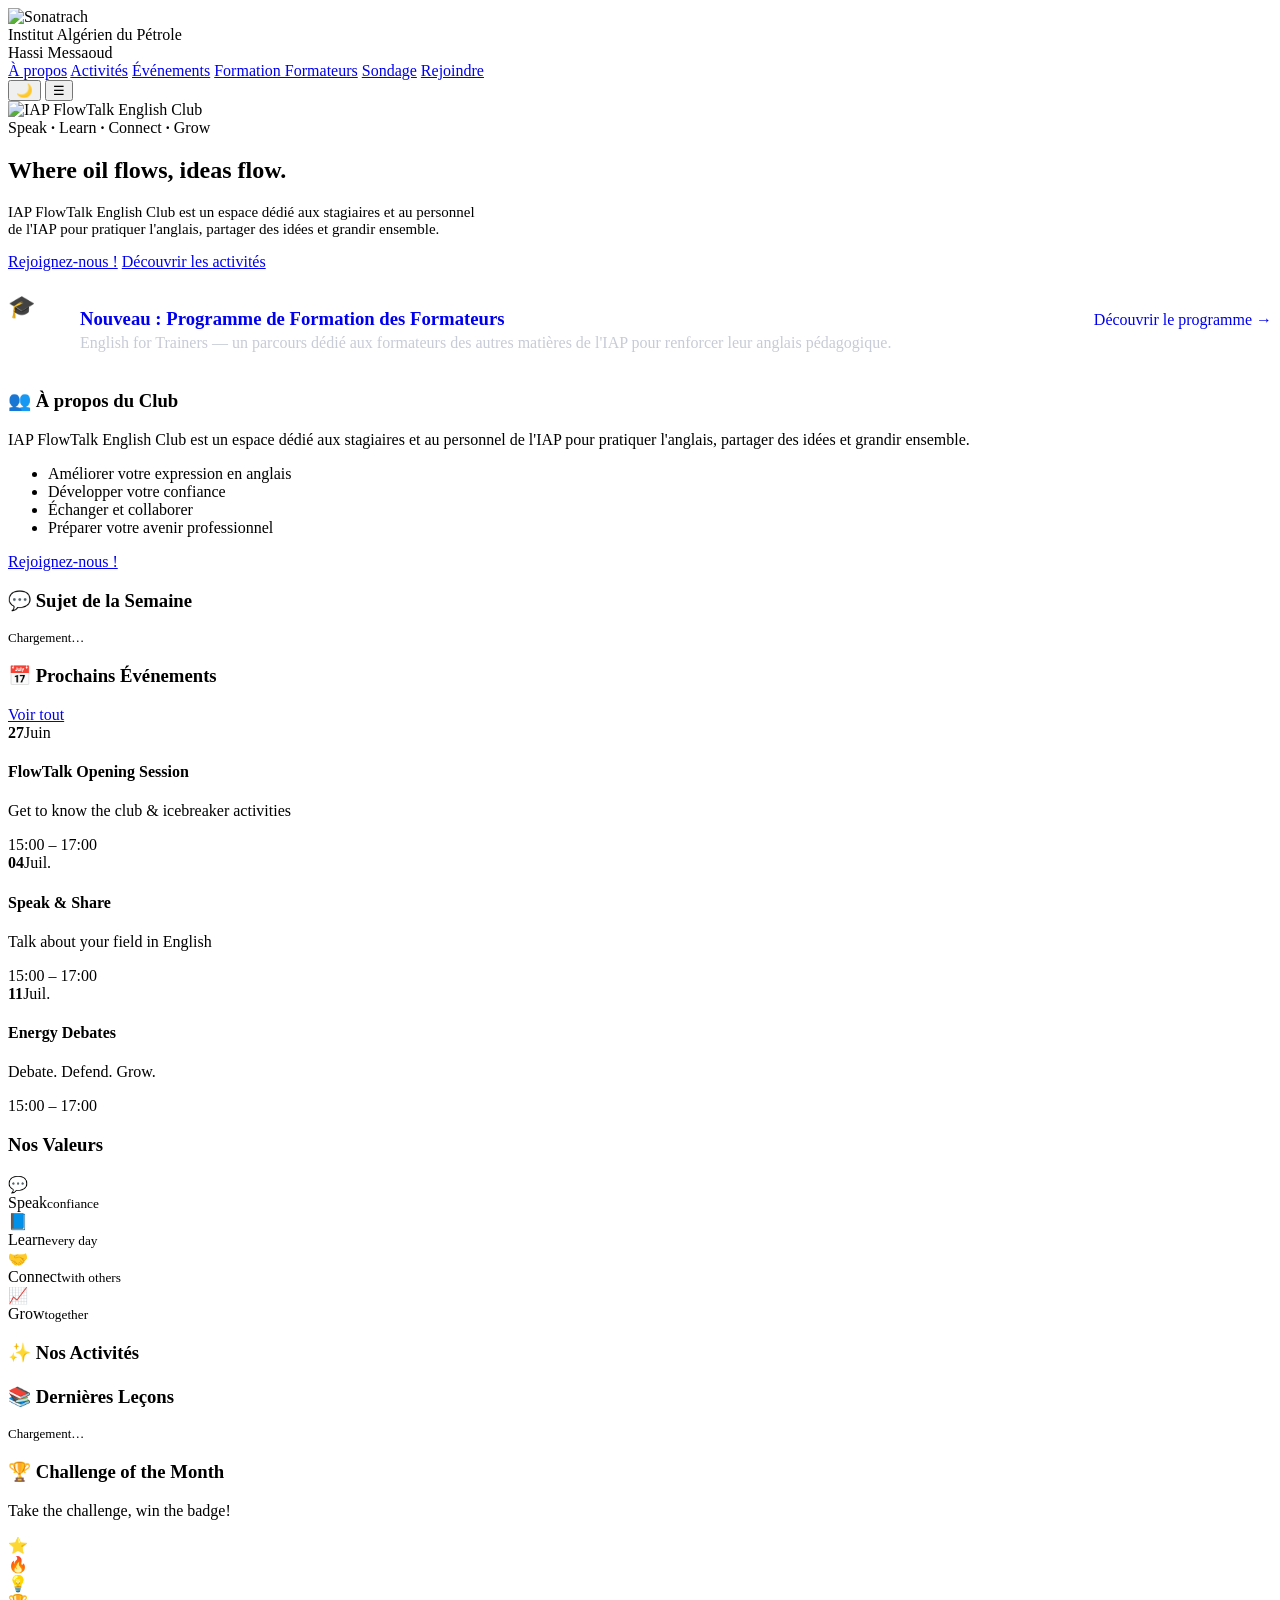
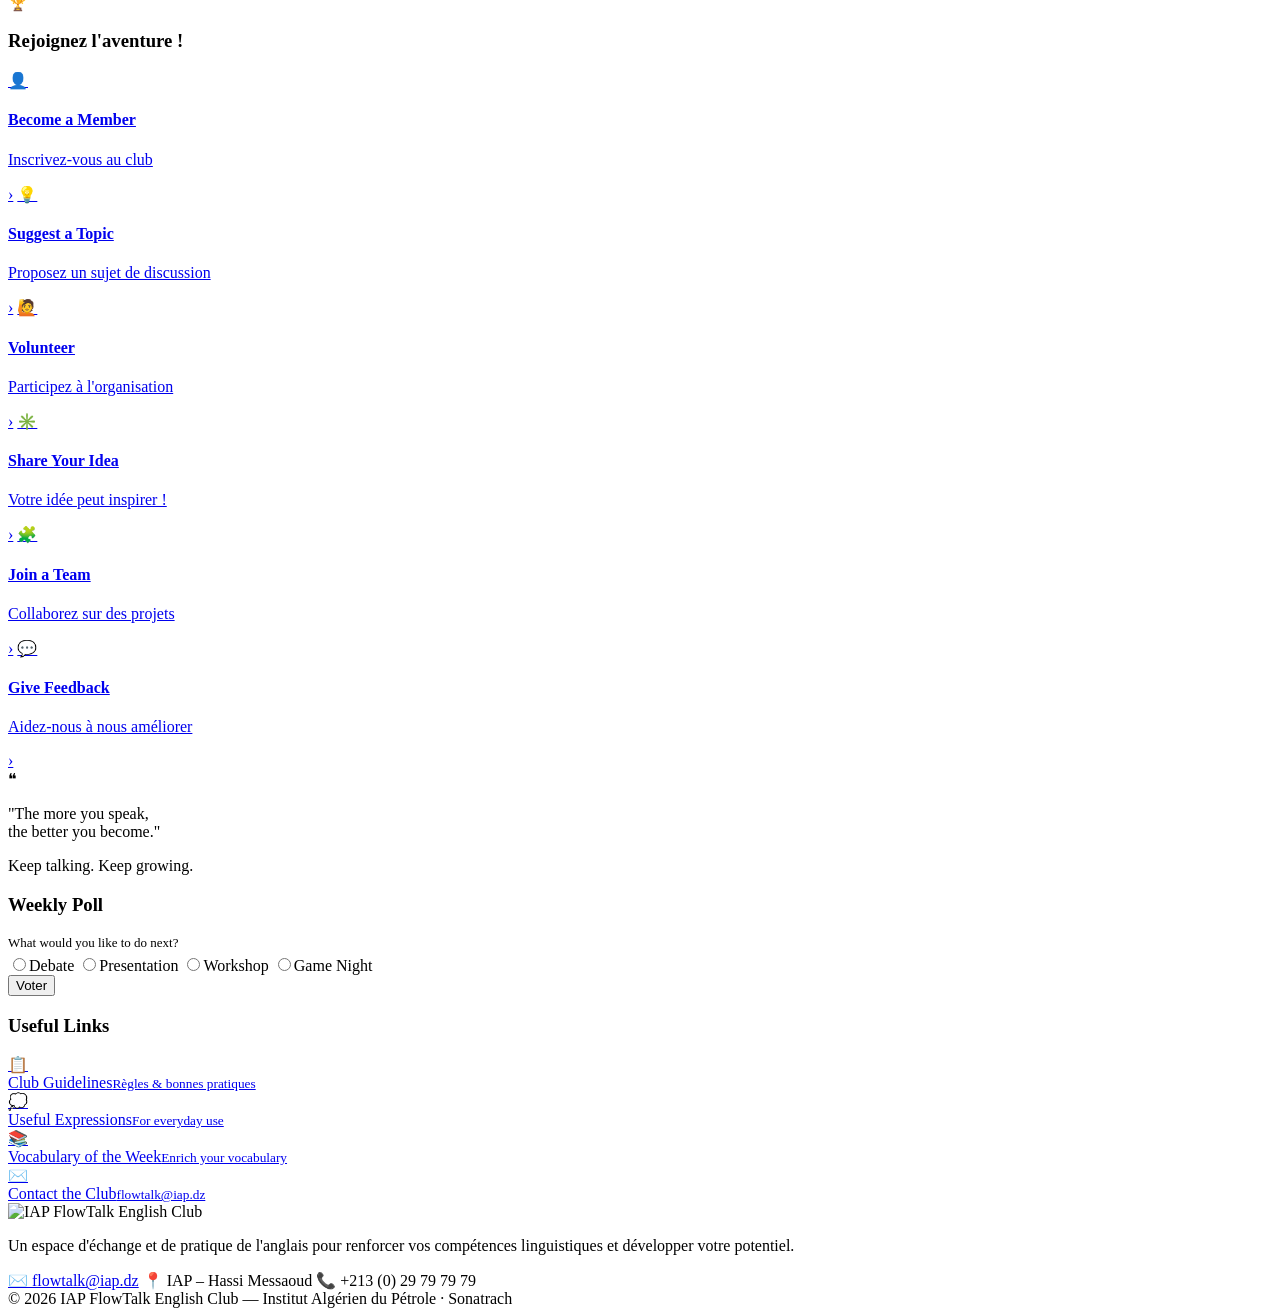
==== index.html @ b53d4bdf "Add files via upload" ====
<!DOCTYPE html>
<html lang="fr" dir="ltr" data-theme="light">
<head>
<meta charset="UTF-8">
<meta name="viewport" content="width=device-width, initial-scale=1.0">
<title>IAP FlowTalk English Club</title>
<meta name="description" content="Speak · Learn · Connect · Grow — Le club d'anglais de l'Institut Algérien du Pétrole, Hassi Messaoud.">
<meta name="theme-color" content="#0D1420">
<link rel="manifest" href="manifest.json">
<link rel="icon" href="assets/flowtalk-logo.jpeg">

<link rel="preconnect" href="https://fonts.googleapis.com">
<link href="https://fonts.googleapis.com/css2?family=Poppins:wght@500;600;700;800&family=Inter:wght@400;500;600&display=swap" rel="stylesheet">
<link rel="stylesheet" href="css/main.css">
</head>
<body>

<header class="site-header">
  <div class="container top-bar">
    <div class="inst-brand">
      <img src="assets/sonatrach-mark.png" alt="Sonatrach">
      <div>
        <div class="t1">Institut Algérien du Pétrole</div>
        <div class="t2">Hassi Messaoud</div>
      </div>
    </div>

    <nav class="nav-links" aria-label="Navigation principale">
      <a href="#about">À propos</a>
      <a href="#activities">Activités</a>
      <a href="#events">Événements</a>
      <a href="trainers.html">Formation Formateurs</a>
      <a href="#poll">Sondage</a>
      <a href="#join">Rejoindre</a>
    </nav>

    <div class="nav-actions">
      <div id="authSlot"></div>
      <button class="icon-btn" id="themeToggle" title="Dark / Light">🌙</button>
      <button class="icon-btn" id="installBtn" title="Installer l'application" style="display:none;">⬇️</button>
      <button class="burger" id="burgerBtn" aria-label="Menu">☰</button>
    </div>
  </div>
</header>

<main>
  <!-- ============== الهيرو ============== -->
  <section class="hero">
    <div class="container hero-grid">
      <div>
        <div class="club-logo-row">
          <img src="assets/flowtalk-logo.jpeg" alt="IAP FlowTalk English Club">
        </div>
        <div class="tagline-row">Speak <b>·</b> Learn <b>·</b> Connect <b>·</b> Grow</div>
        <h1 class="hero-title">Where oil flows, <span class="accent">ideas flow.</span></h1>
        <p style="color:var(--dim); margin-top:14px; max-width:480px; font-size:15px;">
          IAP FlowTalk English Club est un espace dédié aux stagiaires et au personnel de l'IAP pour pratiquer l'anglais, partager des idées et grandir ensemble.
        </p>
        <div class="hero-actions">
          <a href="#join" class="btn btn-primary">Rejoignez-nous !</a>
          <a href="#activities" class="btn btn-ghost">Découvrir les activités</a>
        </div>
      </div>

      <div class="hero-visual">
        <img src="assets/hero-scene.svg" alt="">
      </div>
    </div>
  </section>

  <!-- ============== بانر برنامج تدريب المدربين ============== -->
  <section style="padding:0 0 20px;">
    <div class="container">
      <a href="trainers.html" class="dark-card" id="trainerPromo" style="display:flex; align-items:center; gap:20px; flex-wrap:wrap; text-decoration:none;">
        <div class="ic" style="width:52px; height:52px; font-size:22px; flex-shrink:0;">🎓</div>
        <div style="flex:1; min-width:220px;">
          <h3 id="trainerPromoTitle" style="margin-bottom:4px;">Nouveau : Programme de Formation des Formateurs</h3>
          <p id="trainerPromoDesc" style="margin:0; color:#C7CBD6;">English for Trainers — un parcours dédié aux formateurs des autres matières de l'IAP pour renforcer leur anglais pédagogique.</p>
        </div>
        <span class="btn btn-primary" id="trainerPromoBtn" style="flex-shrink:0;">Découvrir le programme →</span>
      </a>
    </div>
  </section>

  <!-- ============== لوحة النادي الرئيسية ============== -->
  <section class="dashboard">
    <div class="container dash-grid">

      <!-- === العمود الأيسر === -->
      <div class="col">
        <div class="dark-card" id="about">
          <h3><span class="ic">👥</span> À propos du Club</h3>
          <p>IAP FlowTalk English Club est un espace dédié aux stagiaires et au personnel de l'IAP pour pratiquer l'anglais, partager des idées et grandir ensemble.</p>
          <ul class="check-list">
            <li>Améliorer votre expression en anglais</li>
            <li>Développer votre confiance</li>
            <li>Échanger et collaborer</li>
            <li>Préparer votre avenir professionnel</li>
          </ul>
          <a href="#join" class="btn btn-primary btn-block">Rejoignez-nous !</a>
        </div>

        <div class="panel" id="weeklyTopicPanel">
          <div class="panel-head"><h3>💬 Sujet de la Semaine</h3></div>
          <p style="color:var(--dim); font-size:13px;">Chargement…</p>
        </div>

        <div class="panel" id="events">
          <div class="panel-head">
            <h3><span class="ic">📅</span> Prochains Événements</h3>
            <a href="#" class="view-all">Voir tout</a>
          </div>
          <div id="eventsList">
            <div class="event-row">
              <div class="event-date"><b>27</b><span>Juin</span></div>
              <div class="event-info">
                <h4>FlowTalk Opening Session</h4>
                <p>Get to know the club &amp; icebreaker activities</p>
                <span class="time">15:00 – 17:00</span>
              </div>
            </div>
            <div class="event-row">
              <div class="event-date"><b>04</b><span>Juil.</span></div>
              <div class="event-info">
                <h4>Speak &amp; Share</h4>
                <p>Talk about your field in English</p>
                <span class="time">15:00 – 17:00</span>
              </div>
            </div>
            <div class="event-row">
              <div class="event-date"><b>11</b><span>Juil.</span></div>
              <div class="event-info">
                <h4>Energy Debates</h4>
                <p>Debate. Defend. Grow.</p>
                <span class="time">15:00 – 17:00</span>
              </div>
            </div>
          </div>
        </div>

        <div class="panel">
          <div class="panel-head"><h3>Nos Valeurs</h3></div>
          <div class="values-row">
            <div class="value-item"><div class="ic">💬</div><span>Speak</span><small>confiance</small></div>
            <div class="value-item"><div class="ic">📘</div><span>Learn</span><small>every day</small></div>
            <div class="value-item"><div class="ic">🤝</div><span>Connect</span><small>with others</small></div>
            <div class="value-item"><div class="ic">📈</div><span>Grow</span><small>together</small></div>
          </div>
        </div>
      </div>

      <!-- === العمود الأوسط === -->
      <div class="col" id="activities">
        <div class="panel">
          <div class="panel-head"><h3><span class="ic">✨</span> Nos Activités</h3></div>
          <div class="activities-grid" id="activitiesGrid"></div>

          <div class="panel" id="lessonsPanel" style="margin-top:22px; box-shadow:none; padding:0;">
            <div class="panel-head"><h3>📚 Dernières Leçons</h3></div>
            <div id="lessonsList"><p style="color:var(--dim); font-size:13px;">Chargement…</p></div>
          </div>

          <div class="challenge-card">
            <div>
              <h3>🏆 Challenge of the Month</h3>
              <p>Take the challenge, win the badge!</p>
            </div>
            <div class="badge-row">
              <div class="badge-circle">⭐</div>
              <div class="badge-circle">🔥</div>
              <div class="badge-circle">💡</div>
              <div class="badge-circle">🏆</div>
            </div>
          </div>
        </div>
      </div>

      <!-- === العمود الأيمن === -->
      <div class="col">
        <div class="panel" id="join">
          <div class="panel-head"><h3>Rejoignez l'aventure !</h3></div>
          <div class="link-list">
            <a class="link-row" href="#"><span class="ic">👤</span><div><h4>Become a Member</h4><p>Inscrivez-vous au club</p></div><span class="arrow">›</span></a>
            <a class="link-row" href="#"><span class="ic">💡</span><div><h4>Suggest a Topic</h4><p>Proposez un sujet de discussion</p></div><span class="arrow">›</span></a>
            <a class="link-row" href="#"><span class="ic">🙋</span><div><h4>Volunteer</h4><p>Participez à l'organisation</p></div><span class="arrow">›</span></a>
            <a class="link-row" href="#"><span class="ic">✳️</span><div><h4>Share Your Idea</h4><p>Votre idée peut inspirer !</p></div><span class="arrow">›</span></a>
            <a class="link-row" href="#"><span class="ic">🧩</span><div><h4>Join a Team</h4><p>Collaborez sur des projets</p></div><span class="arrow">›</span></a>
            <a class="link-row" href="#"><span class="ic">💬</span><div><h4>Give Feedback</h4><p>Aidez-nous à nous améliorer</p></div><span class="arrow">›</span></a>
          </div>
        </div>

        <div class="quote-card">
          <div class="mark">❝</div>
          <p>"The more you speak,<br>the better you become."</p>
          <div class="cta-line">Keep talking. Keep growing.</div>
        </div>

        <div class="panel" id="poll">
          <div class="panel-head"><h3>Weekly Poll</h3></div>
          <p style="font-size:13px; color:var(--dim); margin-bottom:4px;">What would you like to do next?</p>
          <div class="poll-options" id="pollOptions">
            <label class="poll-option" data-opt="Debate"><span class="fill"></span><input type="radio" name="poll" value="Debate"><span>Debate</span><span class="pct"></span></label>
            <label class="poll-option" data-opt="Presentation"><span class="fill"></span><input type="radio" name="poll" value="Presentation"><span>Presentation</span><span class="pct"></span></label>
            <label class="poll-option" data-opt="Workshop"><span class="fill"></span><input type="radio" name="poll" value="Workshop"><span>Workshop</span><span class="pct"></span></label>
            <label class="poll-option" data-opt="Game Night"><span class="fill"></span><input type="radio" name="poll" value="Game Night"><span>Game Night</span><span class="pct"></span></label>
          </div>
          <button class="btn btn-primary btn-block" id="voteBtn">Voter</button>
        </div>

        <div class="panel">
          <div class="panel-head"><h3>Useful Links</h3></div>
          <a class="mini-link" href="#"><span class="ic">📋</span><div>Club Guidelines<small>Règles &amp; bonnes pratiques</small></div></a>
          <a class="mini-link" href="#"><span class="ic">💭</span><div>Useful Expressions<small>For everyday use</small></div></a>
          <a class="mini-link" href="#"><span class="ic">📚</span><div>Vocabulary of the Week<small>Enrich your vocabulary</small></div></a>
          <a class="mini-link" href="mailto:flowtalk@iap.dz"><span class="ic">✉️</span><div>Contact the Club<small>flowtalk@iap.dz</small></div></a>
        </div>
      </div>

    </div>
  </section>
</main>

<footer>
  <div class="container footer-row">
    <div class="footer-brand">
      <img src="assets/flowtalk-logo.jpeg" alt="IAP FlowTalk English Club">
    </div>
    <div class="footer-mid">
      <p>Un espace d'échange et de pratique de l'anglais pour renforcer vos compétences linguistiques et développer votre potentiel.</p>
    </div>
    <div class="footer-contact">
      <a href="mailto:flowtalk@iap.dz">✉️ flowtalk@iap.dz</a>
      <span>📍 IAP – Hassi Messaoud</span>
      <span>📞 +213 (0) 29 79 79 79</span>
    </div>
  </div>
  <div class="footer-bottom container">© 2026 IAP FlowTalk English Club — Institut Algérien du Pétrole · Sonatrach</div>
</footer>

<script src="js/db.js"></script>
<script src="js/config.js"></script>
<script src="js/auth.js"></script>
<script src="js/header-auth.js"></script>
<script src="js/theme-nav.js"></script>
<script src="js/main.js"></script>
</body>
</html>
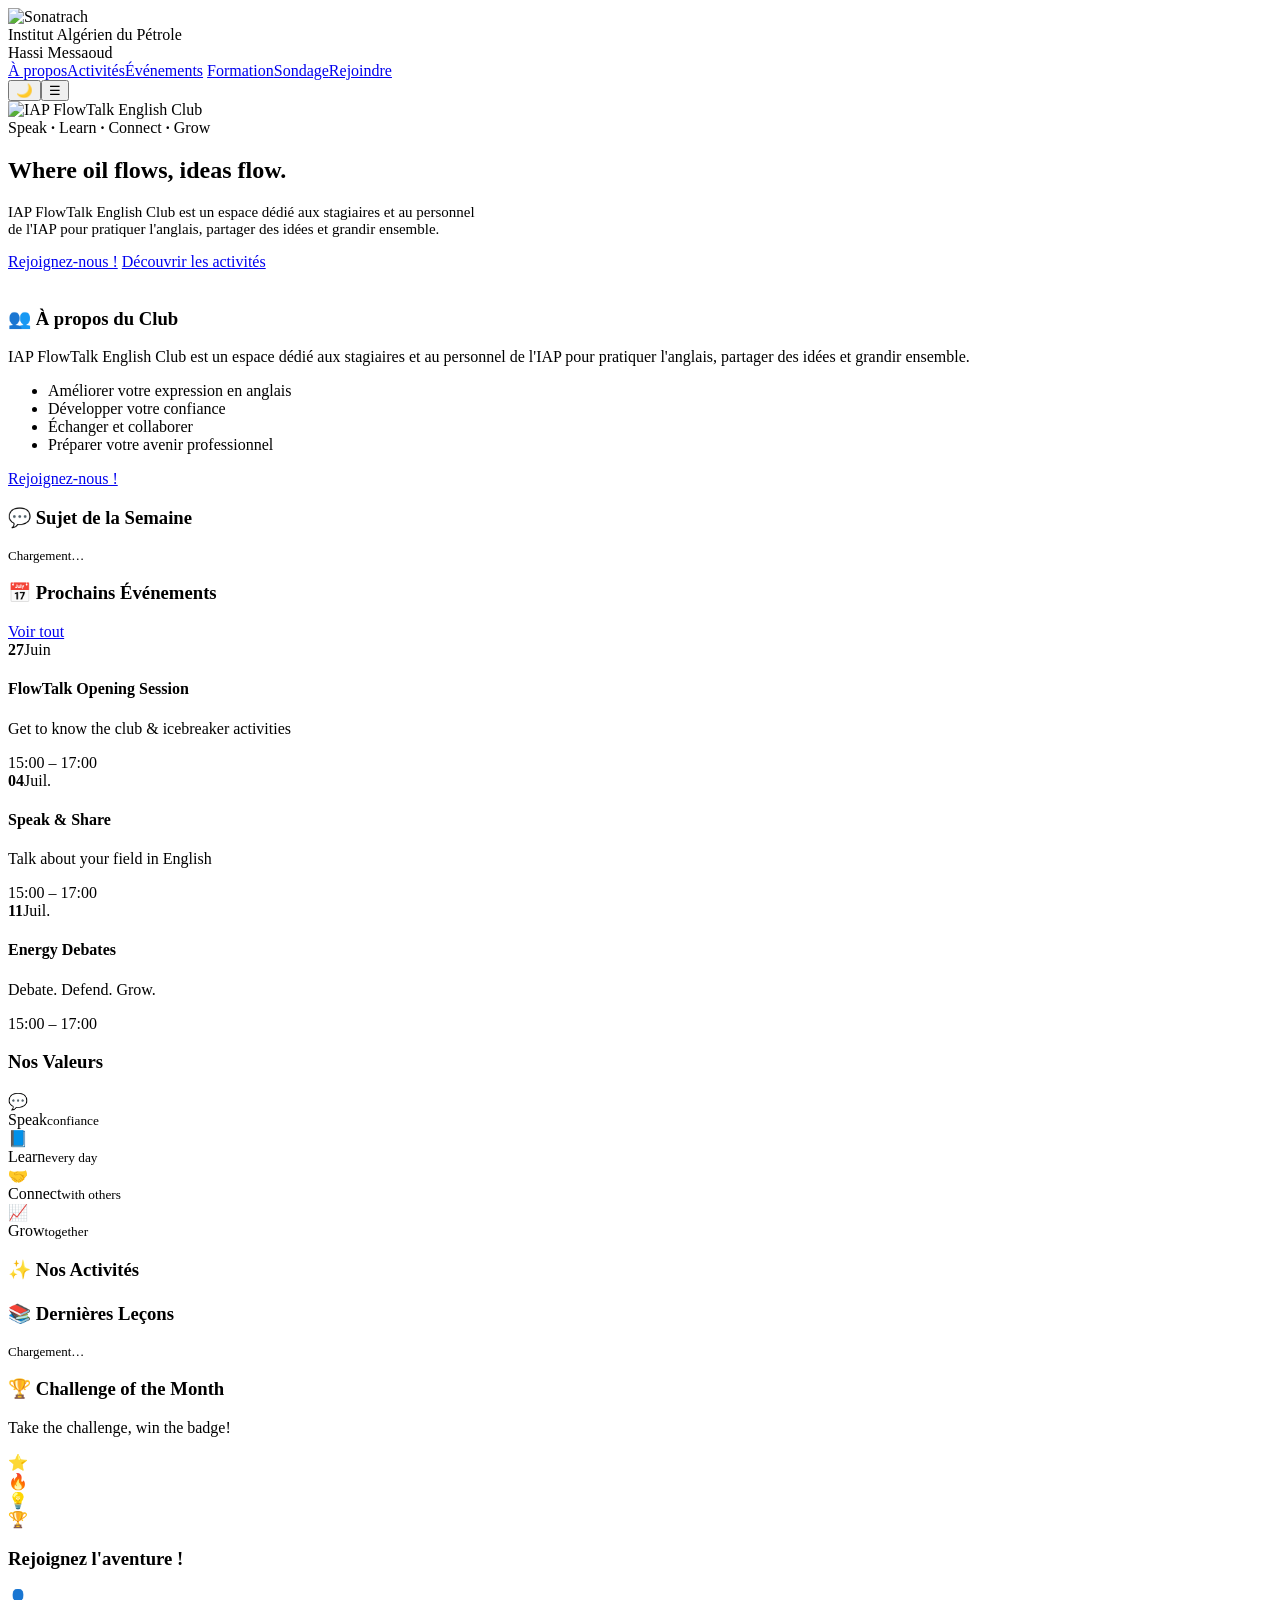
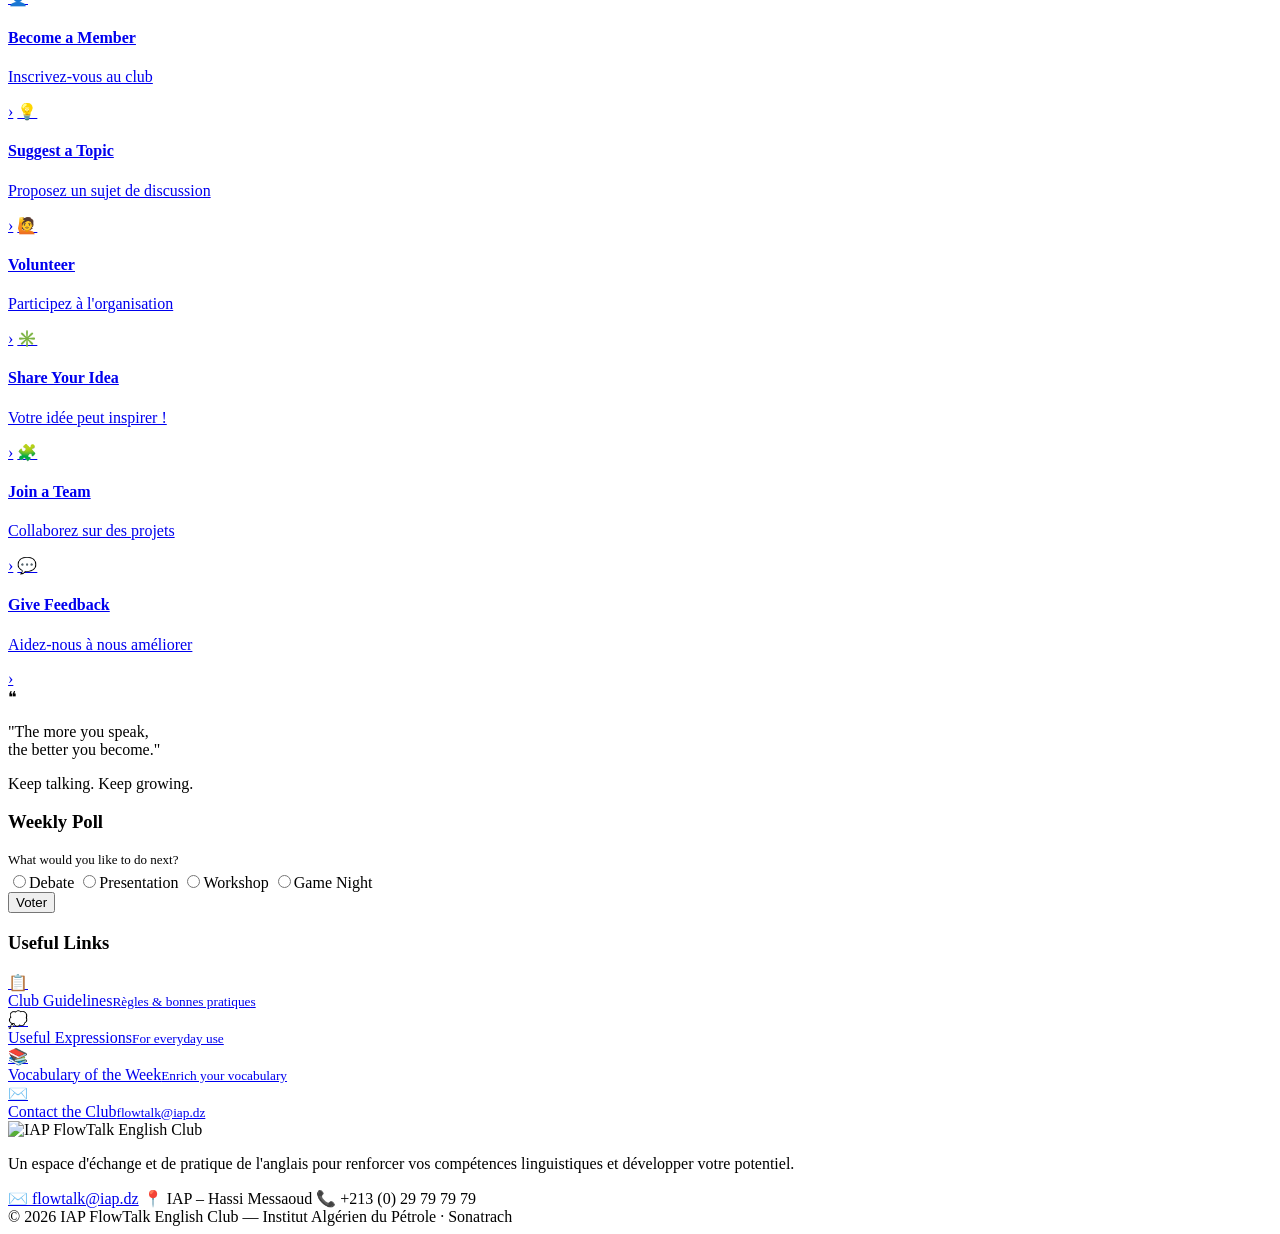
==== commit 4855f72d: "Add files via upload" ====
--- a/index.html
+++ b/index.html
@@ -6,50 +6,36 @@
 <title>IAP FlowTalk English Club</title>
 <meta name="description" content="Speak · Learn · Connect · Grow — Le club d'anglais de l'Institut Algérien du Pétrole, Hassi Messaoud.">
 <meta name="theme-color" content="#0D1420">
-<link rel="manifest" href="manifest.json">
-<link rel="icon" href="assets/flowtalk-logo.jpeg">
+<link rel="manifest" href="./manifest.json">
+<link rel="icon" href="./assets/flowtalk-logo.jpeg">
 
 <link rel="preconnect" href="https://fonts.googleapis.com">
 <link href="https://fonts.googleapis.com/css2?family=Poppins:wght@500;600;700;800&family=Inter:wght@400;500;600&display=swap" rel="stylesheet">
-<link rel="stylesheet" href="css/main.css">
+<link rel="stylesheet" href="./css/main.css?v=6">
 </head>
 <body>
 
-<header class="site-header">
+<header class="site-header reference-header">
   <div class="container top-bar">
     <div class="inst-brand">
-      <img src="assets/sonatrach-mark.png" alt="Sonatrach">
-      <div>
-        <div class="t1">Institut Algérien du Pétrole</div>
-        <div class="t2">Hassi Messaoud</div>
-      </div>
-    </div>
-
+      <img src="./assets/sonatrach-mark.png" alt="Sonatrach">
+      <div><div class="t1">Institut Algérien du Pétrole</div><div class="t2">Hassi Messaoud</div></div>
+    </div>
     <nav class="nav-links" aria-label="Navigation principale">
-      <a href="#about">À propos</a>
-      <a href="#activities">Activités</a>
-      <a href="#events">Événements</a>
-      <a href="trainers.html">Formation Formateurs</a>
-      <a href="#poll">Sondage</a>
-      <a href="#join">Rejoindre</a>
+      <a href="#about">À propos</a><a href="#activities">Activités</a><a href="#events">Événements</a>
+      <a href="trainers.html">Formation</a><a href="#poll">Sondage</a><a href="#join">Rejoindre</a>
     </nav>
-
-    <div class="nav-actions">
-      <div id="authSlot"></div>
-      <button class="icon-btn" id="themeToggle" title="Dark / Light">🌙</button>
-      <button class="icon-btn" id="installBtn" title="Installer l'application" style="display:none;">⬇️</button>
-      <button class="burger" id="burgerBtn" aria-label="Menu">☰</button>
-    </div>
+    <div class="nav-actions"><div id="authSlot"></div><button class="icon-btn" id="themeToggle" title="Dark / Light">🌙</button><button class="burger" id="burgerBtn" aria-label="Menu">☰</button></div>
   </div>
 </header>
 
 <main>
   <!-- ============== الهيرو ============== -->
-  <section class="hero">
+  <section class="hero reference-hero">
     <div class="container hero-grid">
       <div>
         <div class="club-logo-row">
-          <img src="assets/flowtalk-logo.jpeg" alt="IAP FlowTalk English Club">
+          <img src="./assets/flowtalk-logo.jpeg" alt="IAP FlowTalk English Club">
         </div>
         <div class="tagline-row">Speak <b>·</b> Learn <b>·</b> Connect <b>·</b> Grow</div>
         <h1 class="hero-title">Where oil flows, <span class="accent">ideas flow.</span></h1>
@@ -63,22 +49,8 @@
       </div>
 
       <div class="hero-visual">
-        <img src="assets/hero-scene.svg" alt="">
-      </div>
-    </div>
-  </section>
-
-  <!-- ============== بانر برنامج تدريب المدربين ============== -->
-  <section style="padding:0 0 20px;">
-    <div class="container">
-      <a href="trainers.html" class="dark-card" id="trainerPromo" style="display:flex; align-items:center; gap:20px; flex-wrap:wrap; text-decoration:none;">
-        <div class="ic" style="width:52px; height:52px; font-size:22px; flex-shrink:0;">🎓</div>
-        <div style="flex:1; min-width:220px;">
-          <h3 id="trainerPromoTitle" style="margin-bottom:4px;">Nouveau : Programme de Formation des Formateurs</h3>
-          <p id="trainerPromoDesc" style="margin:0; color:#C7CBD6;">English for Trainers — un parcours dédié aux formateurs des autres matières de l'IAP pour renforcer leur anglais pédagogique.</p>
-        </div>
-        <span class="btn btn-primary" id="trainerPromoBtn" style="flex-shrink:0;">Découvrir le programme →</span>
-      </a>
+        <img src="./assets/hero-scene.svg" alt="">
+      </div>
     </div>
   </section>
 
@@ -223,7 +195,7 @@
 <footer>
   <div class="container footer-row">
     <div class="footer-brand">
-      <img src="assets/flowtalk-logo.jpeg" alt="IAP FlowTalk English Club">
+      <img src="./assets/flowtalk-logo.jpeg" alt="IAP FlowTalk English Club">
     </div>
     <div class="footer-mid">
       <p>Un espace d'échange et de pratique de l'anglais pour renforcer vos compétences linguistiques et développer votre potentiel.</p>
@@ -237,11 +209,11 @@
   <div class="footer-bottom container">© 2026 IAP FlowTalk English Club — Institut Algérien du Pétrole · Sonatrach</div>
 </footer>
 
-<script src="js/db.js"></script>
-<script src="js/config.js"></script>
-<script src="js/auth.js"></script>
-<script src="js/header-auth.js"></script>
-<script src="js/theme-nav.js"></script>
-<script src="js/main.js"></script>
+<script src="./js/db.js"></script>
+<script src="./js/config.js"></script>
+<script src="./js/auth.js"></script>
+<script src="./js/header-auth.js"></script>
+<script src="./js/theme-nav.js"></script>
+<script src="./js/main.js"></script>
 </body>
 </html>
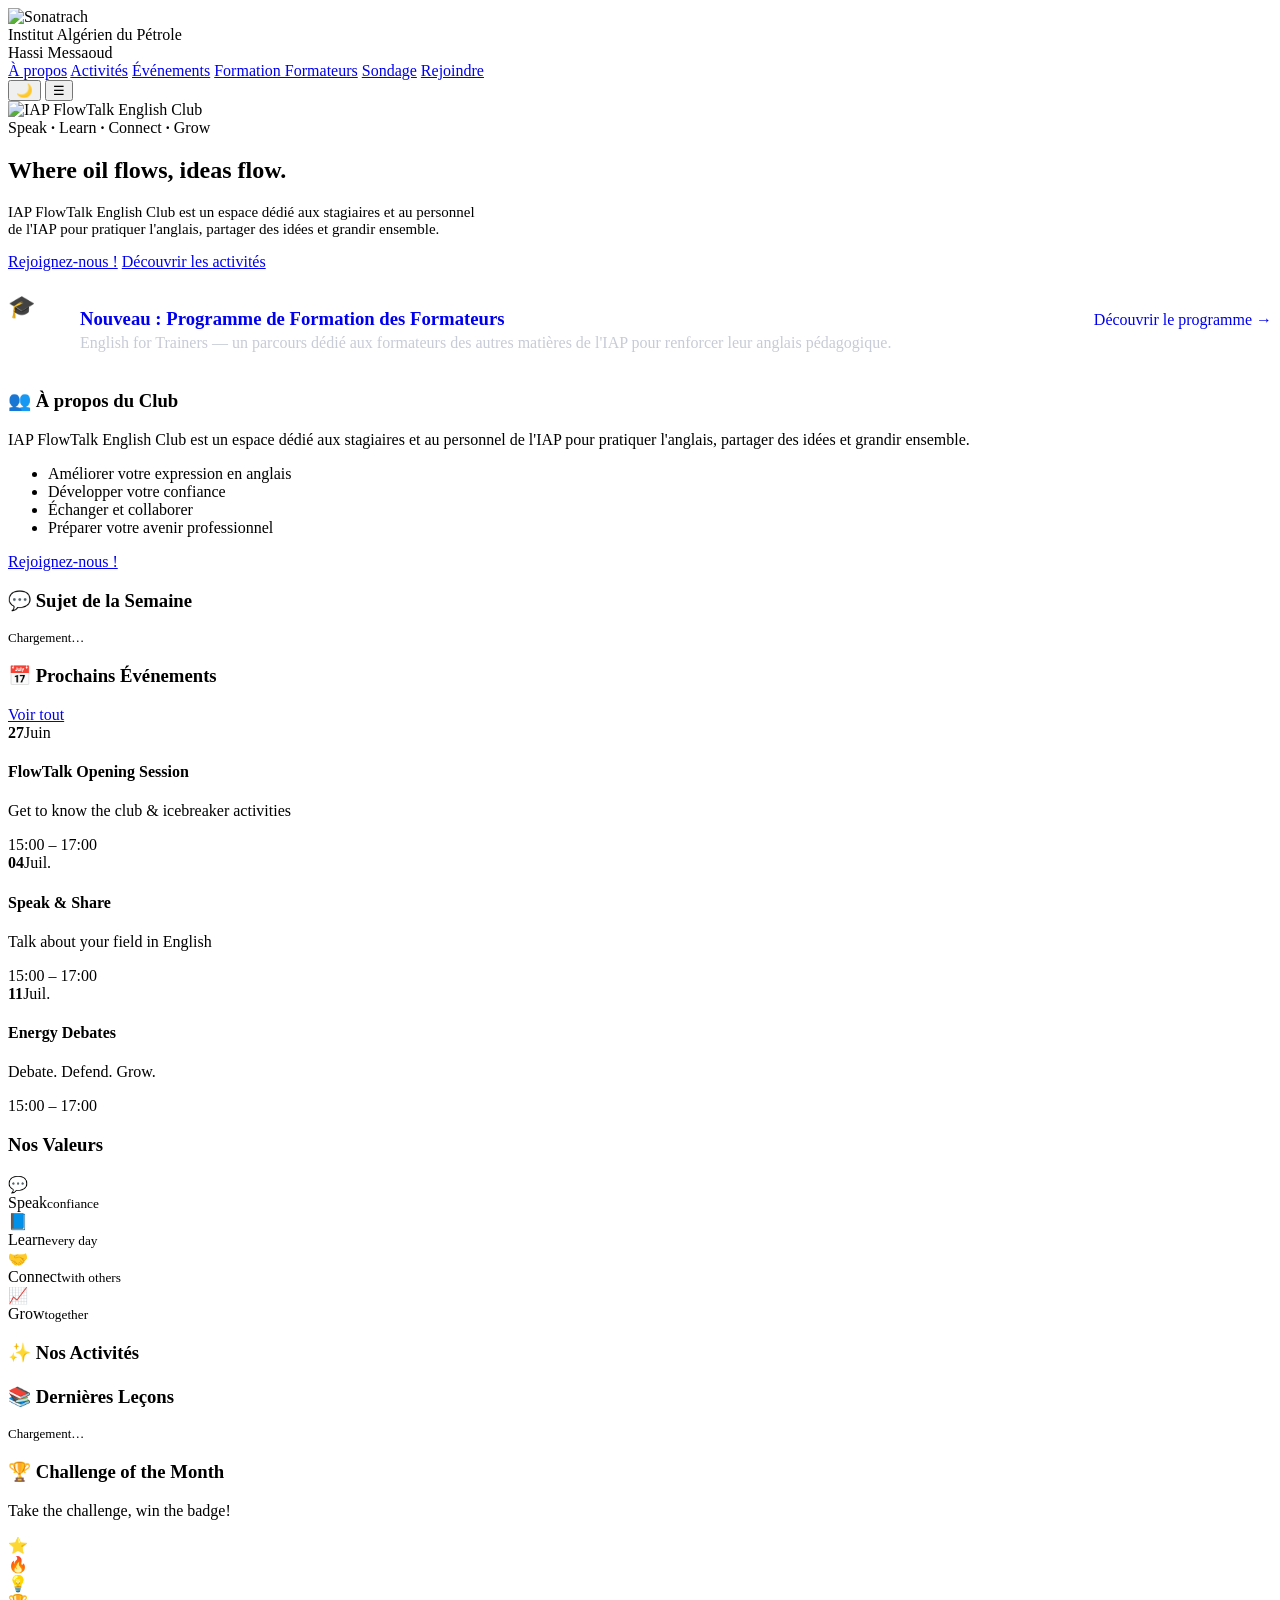
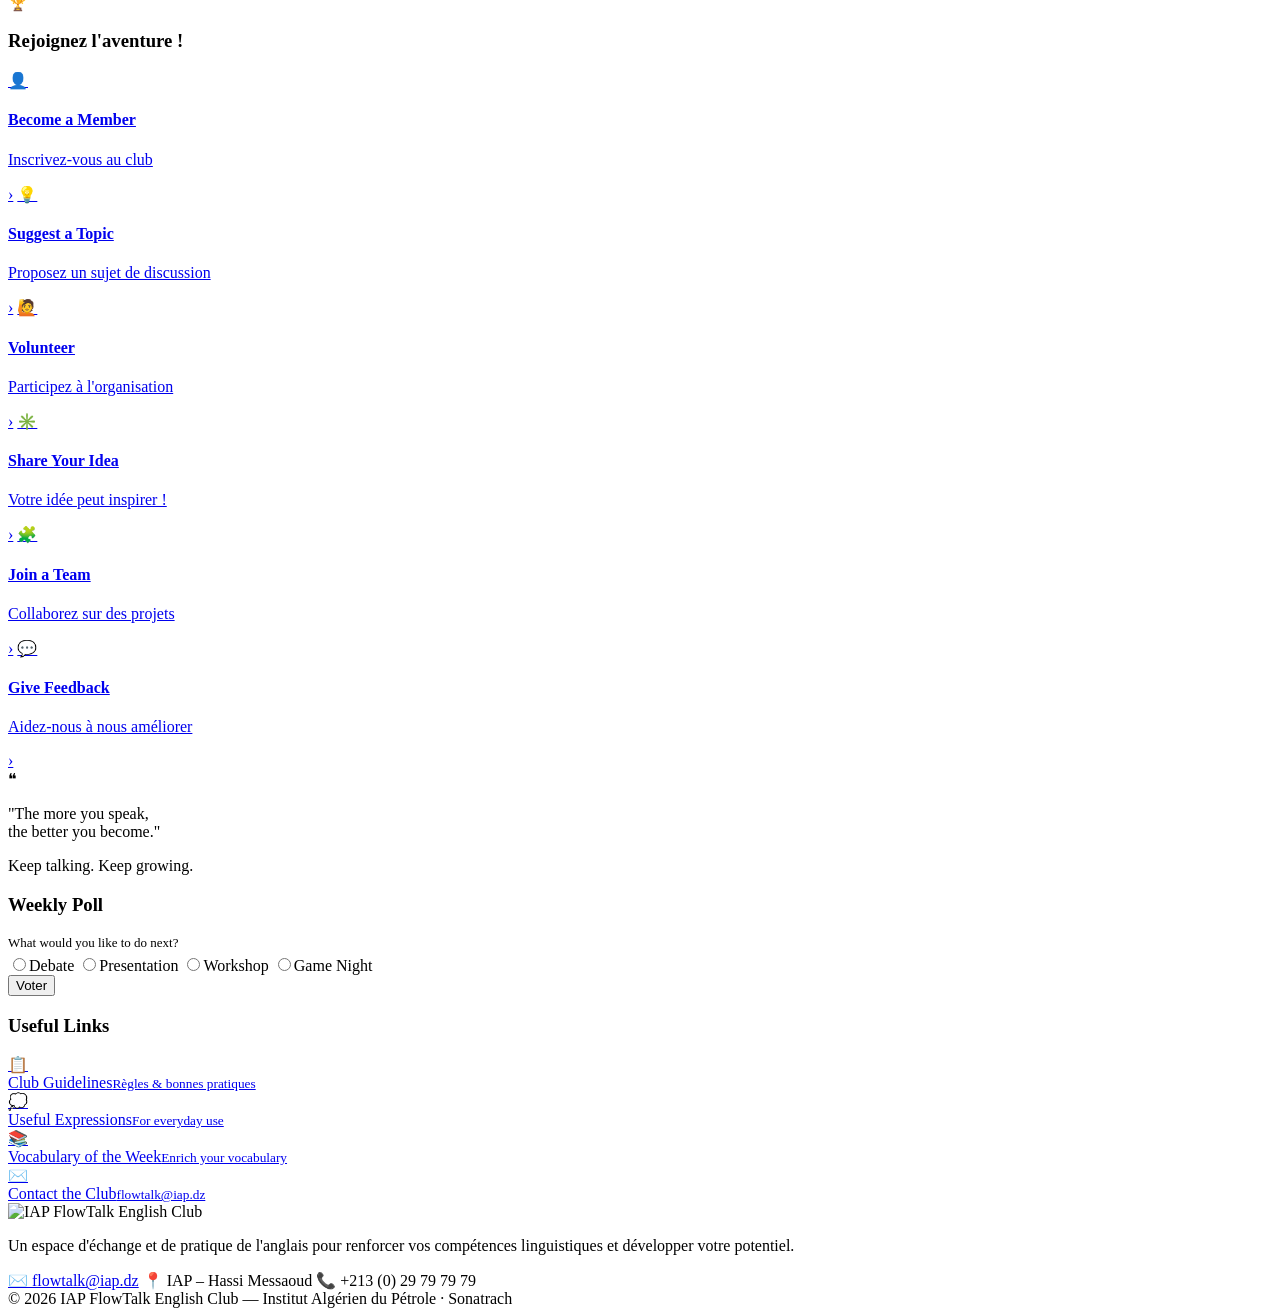
==== commit 59208c2c: "Add files via upload" ====
--- a/index.html
+++ b/index.html
@@ -15,23 +15,37 @@
 </head>
 <body>
 
-<header class="site-header reference-header">
+<header class="site-header">
   <div class="container top-bar">
     <div class="inst-brand">
       <img src="./assets/sonatrach-mark.png" alt="Sonatrach">
-      <div><div class="t1">Institut Algérien du Pétrole</div><div class="t2">Hassi Messaoud</div></div>
-    </div>
+      <div>
+        <div class="t1">Institut Algérien du Pétrole</div>
+        <div class="t2">Hassi Messaoud</div>
+      </div>
+    </div>
+
     <nav class="nav-links" aria-label="Navigation principale">
-      <a href="#about">À propos</a><a href="#activities">Activités</a><a href="#events">Événements</a>
-      <a href="trainers.html">Formation</a><a href="#poll">Sondage</a><a href="#join">Rejoindre</a>
+      <a href="#about">À propos</a>
+      <a href="#activities">Activités</a>
+      <a href="#events">Événements</a>
+      <a href="trainers.html">Formation Formateurs</a>
+      <a href="#poll">Sondage</a>
+      <a href="#join">Rejoindre</a>
     </nav>
-    <div class="nav-actions"><div id="authSlot"></div><button class="icon-btn" id="themeToggle" title="Dark / Light">🌙</button><button class="burger" id="burgerBtn" aria-label="Menu">☰</button></div>
+
+    <div class="nav-actions">
+      <div id="authSlot"></div>
+      <button class="icon-btn" id="themeToggle" title="Dark / Light">🌙</button>
+      <button class="icon-btn" id="installBtn" title="Installer l'application" style="display:none;">⬇️</button>
+      <button class="burger" id="burgerBtn" aria-label="Menu">☰</button>
+    </div>
   </div>
 </header>
 
 <main>
   <!-- ============== الهيرو ============== -->
-  <section class="hero reference-hero">
+  <section class="hero">
     <div class="container hero-grid">
       <div>
         <div class="club-logo-row">
@@ -51,6 +65,20 @@
       <div class="hero-visual">
         <img src="./assets/hero-scene.svg" alt="">
       </div>
+    </div>
+  </section>
+
+  <!-- ============== بانر برنامج تدريب المدربين ============== -->
+  <section style="padding:0 0 20px;">
+    <div class="container">
+      <a href="trainers.html" class="dark-card" id="trainerPromo" style="display:flex; align-items:center; gap:20px; flex-wrap:wrap; text-decoration:none;">
+        <div class="ic" style="width:52px; height:52px; font-size:22px; flex-shrink:0;">🎓</div>
+        <div style="flex:1; min-width:220px;">
+          <h3 id="trainerPromoTitle" style="margin-bottom:4px;">Nouveau : Programme de Formation des Formateurs</h3>
+          <p id="trainerPromoDesc" style="margin:0; color:#C7CBD6;">English for Trainers — un parcours dédié aux formateurs des autres matières de l'IAP pour renforcer leur anglais pédagogique.</p>
+        </div>
+        <span class="btn btn-primary" id="trainerPromoBtn" style="flex-shrink:0;">Découvrir le programme →</span>
+      </a>
     </div>
   </section>
 
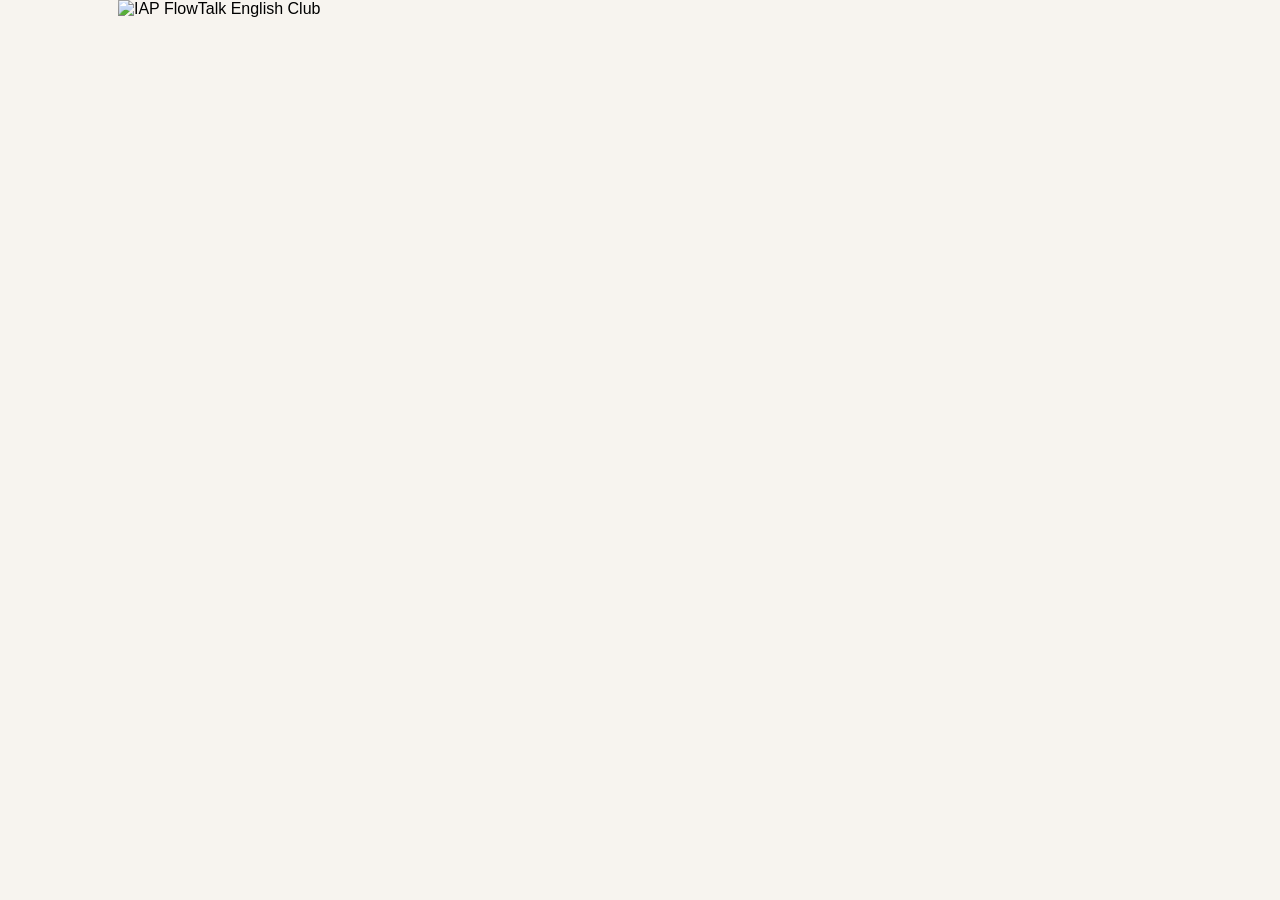
==== commit c4ab9cb2: "Add files via upload" ====
--- a/index.html
+++ b/index.html
@@ -1,247 +1,47 @@
-<!DOCTYPE html>
-<html lang="fr" dir="ltr" data-theme="light">
+<!doctype html>
+<html lang="fr">
 <head>
-<meta charset="UTF-8">
-<meta name="viewport" content="width=device-width, initial-scale=1.0">
+<meta charset="utf-8">
+<meta name="viewport" content="width=device-width,initial-scale=1">
 <title>IAP FlowTalk English Club</title>
-<meta name="description" content="Speak · Learn · Connect · Grow — Le club d'anglais de l'Institut Algérien du Pétrole, Hassi Messaoud.">
-<meta name="theme-color" content="#0D1420">
-<link rel="manifest" href="./manifest.json">
-<link rel="icon" href="./assets/flowtalk-logo.jpeg">
-
-<link rel="preconnect" href="https://fonts.googleapis.com">
-<link href="https://fonts.googleapis.com/css2?family=Poppins:wght@500;600;700;800&family=Inter:wght@400;500;600&display=swap" rel="stylesheet">
-<link rel="stylesheet" href="./css/main.css?v=6">
+<meta name="description" content="IAP FlowTalk English Club — Speak, Learn, Connect, Grow">
+<link rel="icon" href="./assets/sonatrach-mark.png">
+<style>
+*{box-sizing:border-box}
+html,body{margin:0;padding:0;background:#f7f4ef}
+body{font-family:Arial,Helvetica,sans-serif}
+.home{position:relative;width:min(100%,1044px);margin:0 auto}
+.home>img{display:block;width:100%;height:auto}
+.hit{position:absolute;display:block;z-index:5;border:0;background:transparent}
+.hit:focus-visible{outline:3px solid #f36a16}
+@media(max-width:650px){.hit{display:none}}
+/* Transparent navigation areas aligned to the supplied reference */
+.logo{left:2%;top:0;width:48%;height:30%}
+.about{left:1%;top:33%;width:32%;height:26%}
+.events{left:1%;top:59%;width:32%;height:28%}
+.activities{left:34%;top:31%;width:32%;height:56%}
+.join{left:66%;top:31%;width:33%;height:31%}
+.quote{left:66%;top:60%;width:33%;height:15%}
+.poll{left:66%;top:75%;width:17%;height:17%}
+.links{left:82%;top:75%;width:17%;height:17%}
+.footer-about{left:35%;top:92%;width:27%;height:8%}
+.contact{left:62%;top:92%;width:37%;height:8%}
+</style>
 </head>
 <body>
-
-<header class="site-header">
-  <div class="container top-bar">
-    <div class="inst-brand">
-      <img src="./assets/sonatrach-mark.png" alt="Sonatrach">
-      <div>
-        <div class="t1">Institut Algérien du Pétrole</div>
-        <div class="t2">Hassi Messaoud</div>
-      </div>
-    </div>
-
-    <nav class="nav-links" aria-label="Navigation principale">
-      <a href="#about">À propos</a>
-      <a href="#activities">Activités</a>
-      <a href="#events">Événements</a>
-      <a href="trainers.html">Formation Formateurs</a>
-      <a href="#poll">Sondage</a>
-      <a href="#join">Rejoindre</a>
-    </nav>
-
-    <div class="nav-actions">
-      <div id="authSlot"></div>
-      <button class="icon-btn" id="themeToggle" title="Dark / Light">🌙</button>
-      <button class="icon-btn" id="installBtn" title="Installer l'application" style="display:none;">⬇️</button>
-      <button class="burger" id="burgerBtn" aria-label="Menu">☰</button>
-    </div>
-  </div>
-</header>
-
-<main>
-  <!-- ============== الهيرو ============== -->
-  <section class="hero">
-    <div class="container hero-grid">
-      <div>
-        <div class="club-logo-row">
-          <img src="./assets/flowtalk-logo.jpeg" alt="IAP FlowTalk English Club">
-        </div>
-        <div class="tagline-row">Speak <b>·</b> Learn <b>·</b> Connect <b>·</b> Grow</div>
-        <h1 class="hero-title">Where oil flows, <span class="accent">ideas flow.</span></h1>
-        <p style="color:var(--dim); margin-top:14px; max-width:480px; font-size:15px;">
-          IAP FlowTalk English Club est un espace dédié aux stagiaires et au personnel de l'IAP pour pratiquer l'anglais, partager des idées et grandir ensemble.
-        </p>
-        <div class="hero-actions">
-          <a href="#join" class="btn btn-primary">Rejoignez-nous !</a>
-          <a href="#activities" class="btn btn-ghost">Découvrir les activités</a>
-        </div>
-      </div>
-
-      <div class="hero-visual">
-        <img src="./assets/hero-scene.svg" alt="">
-      </div>
-    </div>
-  </section>
-
-  <!-- ============== بانر برنامج تدريب المدربين ============== -->
-  <section style="padding:0 0 20px;">
-    <div class="container">
-      <a href="trainers.html" class="dark-card" id="trainerPromo" style="display:flex; align-items:center; gap:20px; flex-wrap:wrap; text-decoration:none;">
-        <div class="ic" style="width:52px; height:52px; font-size:22px; flex-shrink:0;">🎓</div>
-        <div style="flex:1; min-width:220px;">
-          <h3 id="trainerPromoTitle" style="margin-bottom:4px;">Nouveau : Programme de Formation des Formateurs</h3>
-          <p id="trainerPromoDesc" style="margin:0; color:#C7CBD6;">English for Trainers — un parcours dédié aux formateurs des autres matières de l'IAP pour renforcer leur anglais pédagogique.</p>
-        </div>
-        <span class="btn btn-primary" id="trainerPromoBtn" style="flex-shrink:0;">Découvrir le programme →</span>
-      </a>
-    </div>
-  </section>
-
-  <!-- ============== لوحة النادي الرئيسية ============== -->
-  <section class="dashboard">
-    <div class="container dash-grid">
-
-      <!-- === العمود الأيسر === -->
-      <div class="col">
-        <div class="dark-card" id="about">
-          <h3><span class="ic">👥</span> À propos du Club</h3>
-          <p>IAP FlowTalk English Club est un espace dédié aux stagiaires et au personnel de l'IAP pour pratiquer l'anglais, partager des idées et grandir ensemble.</p>
-          <ul class="check-list">
-            <li>Améliorer votre expression en anglais</li>
-            <li>Développer votre confiance</li>
-            <li>Échanger et collaborer</li>
-            <li>Préparer votre avenir professionnel</li>
-          </ul>
-          <a href="#join" class="btn btn-primary btn-block">Rejoignez-nous !</a>
-        </div>
-
-        <div class="panel" id="weeklyTopicPanel">
-          <div class="panel-head"><h3>💬 Sujet de la Semaine</h3></div>
-          <p style="color:var(--dim); font-size:13px;">Chargement…</p>
-        </div>
-
-        <div class="panel" id="events">
-          <div class="panel-head">
-            <h3><span class="ic">📅</span> Prochains Événements</h3>
-            <a href="#" class="view-all">Voir tout</a>
-          </div>
-          <div id="eventsList">
-            <div class="event-row">
-              <div class="event-date"><b>27</b><span>Juin</span></div>
-              <div class="event-info">
-                <h4>FlowTalk Opening Session</h4>
-                <p>Get to know the club &amp; icebreaker activities</p>
-                <span class="time">15:00 – 17:00</span>
-              </div>
-            </div>
-            <div class="event-row">
-              <div class="event-date"><b>04</b><span>Juil.</span></div>
-              <div class="event-info">
-                <h4>Speak &amp; Share</h4>
-                <p>Talk about your field in English</p>
-                <span class="time">15:00 – 17:00</span>
-              </div>
-            </div>
-            <div class="event-row">
-              <div class="event-date"><b>11</b><span>Juil.</span></div>
-              <div class="event-info">
-                <h4>Energy Debates</h4>
-                <p>Debate. Defend. Grow.</p>
-                <span class="time">15:00 – 17:00</span>
-              </div>
-            </div>
-          </div>
-        </div>
-
-        <div class="panel">
-          <div class="panel-head"><h3>Nos Valeurs</h3></div>
-          <div class="values-row">
-            <div class="value-item"><div class="ic">💬</div><span>Speak</span><small>confiance</small></div>
-            <div class="value-item"><div class="ic">📘</div><span>Learn</span><small>every day</small></div>
-            <div class="value-item"><div class="ic">🤝</div><span>Connect</span><small>with others</small></div>
-            <div class="value-item"><div class="ic">📈</div><span>Grow</span><small>together</small></div>
-          </div>
-        </div>
-      </div>
-
-      <!-- === العمود الأوسط === -->
-      <div class="col" id="activities">
-        <div class="panel">
-          <div class="panel-head"><h3><span class="ic">✨</span> Nos Activités</h3></div>
-          <div class="activities-grid" id="activitiesGrid"></div>
-
-          <div class="panel" id="lessonsPanel" style="margin-top:22px; box-shadow:none; padding:0;">
-            <div class="panel-head"><h3>📚 Dernières Leçons</h3></div>
-            <div id="lessonsList"><p style="color:var(--dim); font-size:13px;">Chargement…</p></div>
-          </div>
-
-          <div class="challenge-card">
-            <div>
-              <h3>🏆 Challenge of the Month</h3>
-              <p>Take the challenge, win the badge!</p>
-            </div>
-            <div class="badge-row">
-              <div class="badge-circle">⭐</div>
-              <div class="badge-circle">🔥</div>
-              <div class="badge-circle">💡</div>
-              <div class="badge-circle">🏆</div>
-            </div>
-          </div>
-        </div>
-      </div>
-
-      <!-- === العمود الأيمن === -->
-      <div class="col">
-        <div class="panel" id="join">
-          <div class="panel-head"><h3>Rejoignez l'aventure !</h3></div>
-          <div class="link-list">
-            <a class="link-row" href="#"><span class="ic">👤</span><div><h4>Become a Member</h4><p>Inscrivez-vous au club</p></div><span class="arrow">›</span></a>
-            <a class="link-row" href="#"><span class="ic">💡</span><div><h4>Suggest a Topic</h4><p>Proposez un sujet de discussion</p></div><span class="arrow">›</span></a>
-            <a class="link-row" href="#"><span class="ic">🙋</span><div><h4>Volunteer</h4><p>Participez à l'organisation</p></div><span class="arrow">›</span></a>
-            <a class="link-row" href="#"><span class="ic">✳️</span><div><h4>Share Your Idea</h4><p>Votre idée peut inspirer !</p></div><span class="arrow">›</span></a>
-            <a class="link-row" href="#"><span class="ic">🧩</span><div><h4>Join a Team</h4><p>Collaborez sur des projets</p></div><span class="arrow">›</span></a>
-            <a class="link-row" href="#"><span class="ic">💬</span><div><h4>Give Feedback</h4><p>Aidez-nous à nous améliorer</p></div><span class="arrow">›</span></a>
-          </div>
-        </div>
-
-        <div class="quote-card">
-          <div class="mark">❝</div>
-          <p>"The more you speak,<br>the better you become."</p>
-          <div class="cta-line">Keep talking. Keep growing.</div>
-        </div>
-
-        <div class="panel" id="poll">
-          <div class="panel-head"><h3>Weekly Poll</h3></div>
-          <p style="font-size:13px; color:var(--dim); margin-bottom:4px;">What would you like to do next?</p>
-          <div class="poll-options" id="pollOptions">
-            <label class="poll-option" data-opt="Debate"><span class="fill"></span><input type="radio" name="poll" value="Debate"><span>Debate</span><span class="pct"></span></label>
-            <label class="poll-option" data-opt="Presentation"><span class="fill"></span><input type="radio" name="poll" value="Presentation"><span>Presentation</span><span class="pct"></span></label>
-            <label class="poll-option" data-opt="Workshop"><span class="fill"></span><input type="radio" name="poll" value="Workshop"><span>Workshop</span><span class="pct"></span></label>
-            <label class="poll-option" data-opt="Game Night"><span class="fill"></span><input type="radio" name="poll" value="Game Night"><span>Game Night</span><span class="pct"></span></label>
-          </div>
-          <button class="btn btn-primary btn-block" id="voteBtn">Voter</button>
-        </div>
-
-        <div class="panel">
-          <div class="panel-head"><h3>Useful Links</h3></div>
-          <a class="mini-link" href="#"><span class="ic">📋</span><div>Club Guidelines<small>Règles &amp; bonnes pratiques</small></div></a>
-          <a class="mini-link" href="#"><span class="ic">💭</span><div>Useful Expressions<small>For everyday use</small></div></a>
-          <a class="mini-link" href="#"><span class="ic">📚</span><div>Vocabulary of the Week<small>Enrich your vocabulary</small></div></a>
-          <a class="mini-link" href="mailto:flowtalk@iap.dz"><span class="ic">✉️</span><div>Contact the Club<small>flowtalk@iap.dz</small></div></a>
-        </div>
-      </div>
-
-    </div>
-  </section>
+<main class="home">
+<img src="./assets/flowtalk-home-reference.png" alt="IAP FlowTalk English Club">
+<a class="hit logo" href="./index.html" aria-label="Accueil"></a>
+<a class="hit about" href="#about" aria-label="À propos du Club"></a>
+<a class="hit events" href="./activity.html" aria-label="Prochains événements"></a>
+<a class="hit activities" href="./activity.html" aria-label="Nos activités"></a>
+<a class="hit join" href="./login.html" aria-label="Rejoignez l'aventure"></a>
+<a class="hit quote" href="#inspiration" aria-label="Wall of Inspiration"></a>
+<a class="hit poll" href="#poll" aria-label="Weekly Poll"></a>
+<a class="hit links" href="#links" aria-label="Useful Links"></a>
+<a class="hit footer-about" href="#about" aria-label="À propos"></a>
+<a class="hit contact" href="mailto:flowtalk@iap.dz" aria-label="Contactez-nous"></a>
 </main>
-
-<footer>
-  <div class="container footer-row">
-    <div class="footer-brand">
-      <img src="./assets/flowtalk-logo.jpeg" alt="IAP FlowTalk English Club">
-    </div>
-    <div class="footer-mid">
-      <p>Un espace d'échange et de pratique de l'anglais pour renforcer vos compétences linguistiques et développer votre potentiel.</p>
-    </div>
-    <div class="footer-contact">
-      <a href="mailto:flowtalk@iap.dz">✉️ flowtalk@iap.dz</a>
-      <span>📍 IAP – Hassi Messaoud</span>
-      <span>📞 +213 (0) 29 79 79 79</span>
-    </div>
-  </div>
-  <div class="footer-bottom container">© 2026 IAP FlowTalk English Club — Institut Algérien du Pétrole · Sonatrach</div>
-</footer>
-
-<script src="./js/db.js"></script>
-<script src="./js/config.js"></script>
-<script src="./js/auth.js"></script>
-<script src="./js/header-auth.js"></script>
-<script src="./js/theme-nav.js"></script>
-<script src="./js/main.js"></script>
+<div id="about" hidden></div><div id="inspiration" hidden></div><div id="poll" hidden></div><div id="links" hidden></div>
 </body>
-</html>
+</html>
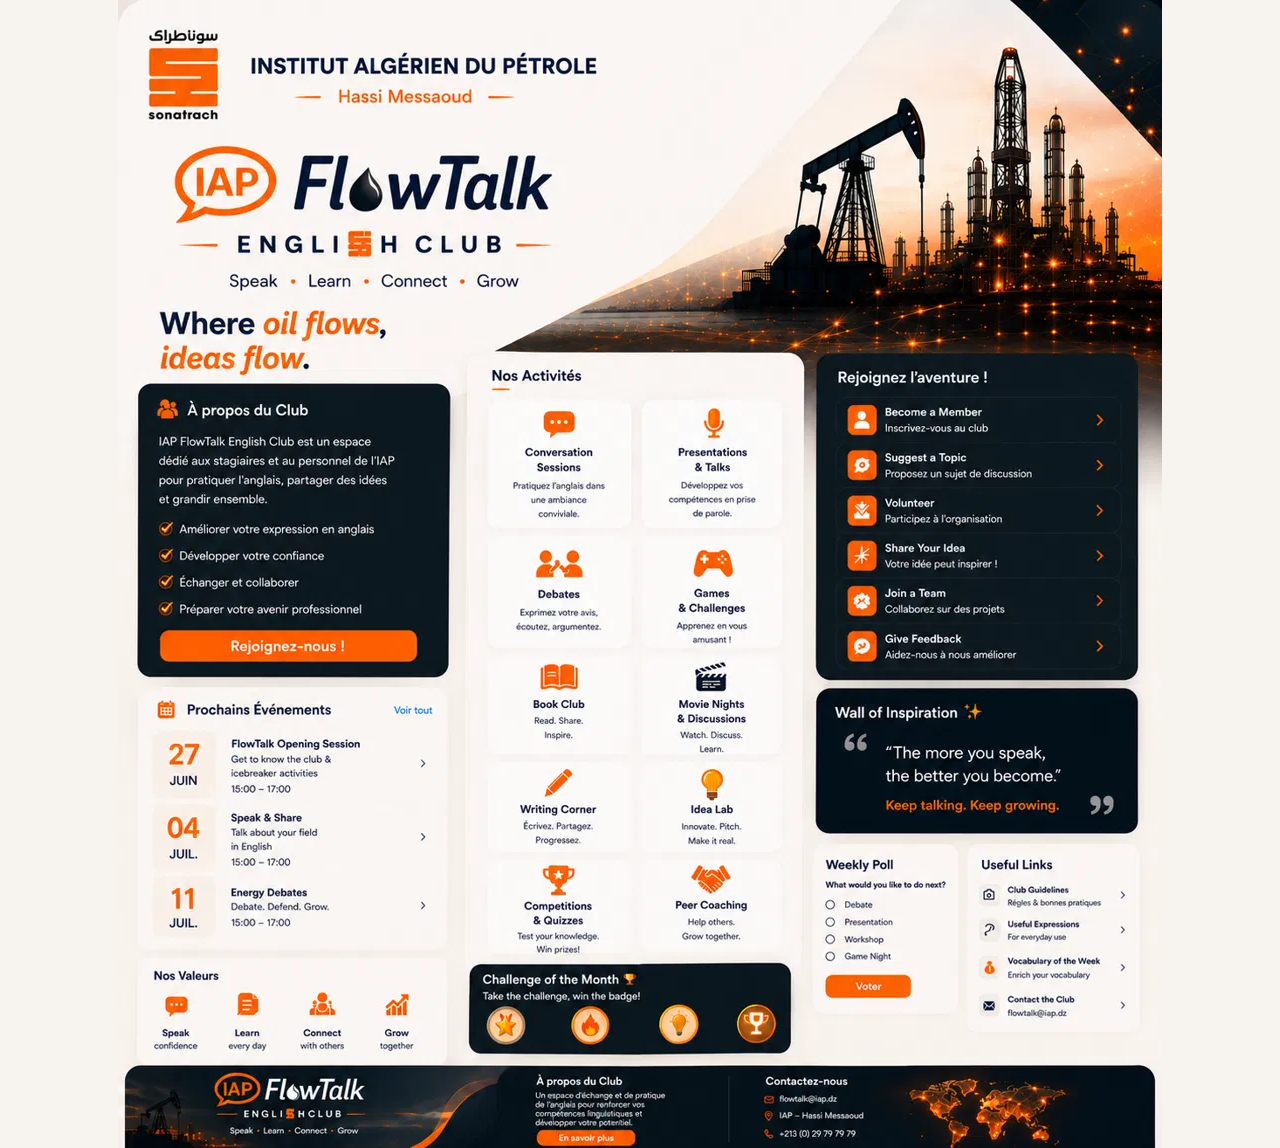
==== commit 42e795de: "Add files via upload" ====
--- a/index.html
+++ b/index.html
@@ -5,7 +5,7 @@
 <meta name="viewport" content="width=device-width,initial-scale=1">
 <title>IAP FlowTalk English Club</title>
 <meta name="description" content="IAP FlowTalk English Club — Speak, Learn, Connect, Grow">
-<link rel="icon" href="./assets/sonatrach-mark.png">
+<link rel="icon" href="./sonatrach-mark.png">
 <style>
 *{box-sizing:border-box}
 html,body{margin:0;padding:0;background:#f7f4ef}
@@ -30,7 +30,7 @@
 </head>
 <body>
 <main class="home">
-<img src="./assets/flowtalk-home-reference.png" alt="IAP FlowTalk English Club">
+<img src="./flowtalk-home-reference.png" alt="IAP FlowTalk English Club">
 <a class="hit logo" href="./index.html" aria-label="Accueil"></a>
 <a class="hit about" href="#about" aria-label="À propos du Club"></a>
 <a class="hit events" href="./activity.html" aria-label="Prochains événements"></a>
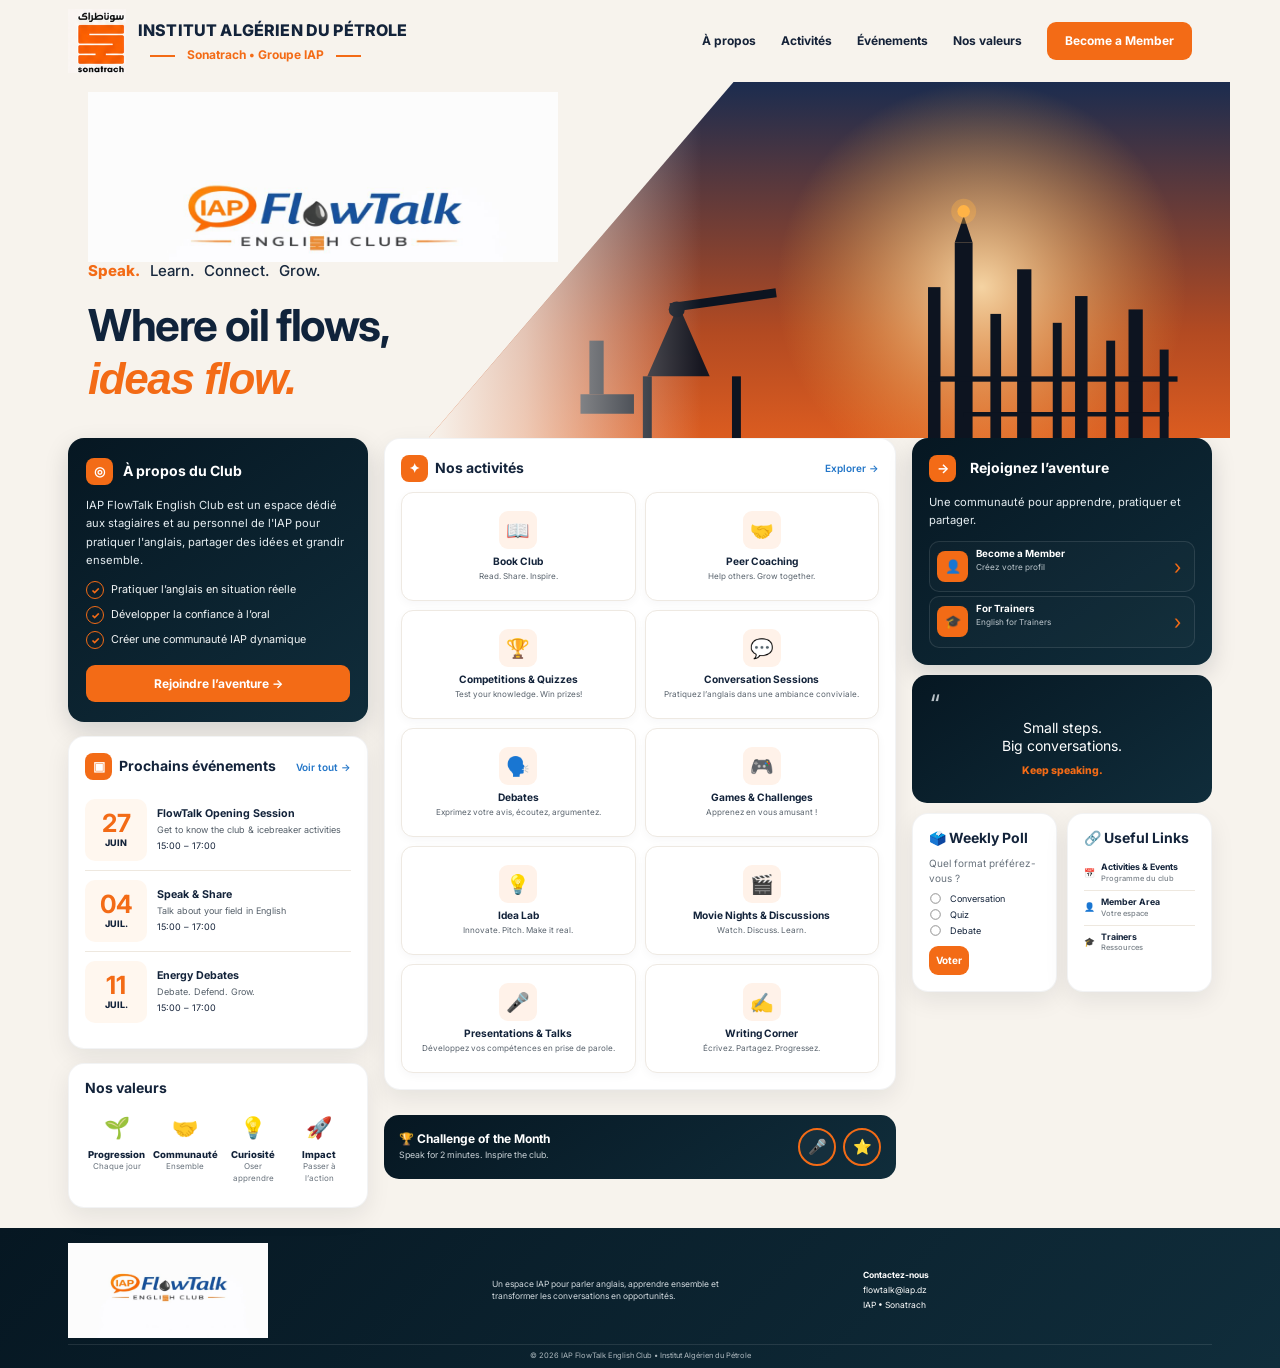
==== commit e59696d0: "Add files via upload" ====
--- a/index.html
+++ b/index.html
@@ -1,47 +1,63 @@
 <!doctype html>
 <html lang="fr">
 <head>
-<meta charset="utf-8">
-<meta name="viewport" content="width=device-width,initial-scale=1">
+<meta charset="utf-8"><meta name="viewport" content="width=device-width,initial-scale=1">
 <title>IAP FlowTalk English Club</title>
-<meta name="description" content="IAP FlowTalk English Club — Speak, Learn, Connect, Grow">
 <link rel="icon" href="./sonatrach-mark.png">
-<style>
-*{box-sizing:border-box}
-html,body{margin:0;padding:0;background:#f7f4ef}
-body{font-family:Arial,Helvetica,sans-serif}
-.home{position:relative;width:min(100%,1044px);margin:0 auto}
-.home>img{display:block;width:100%;height:auto}
-.hit{position:absolute;display:block;z-index:5;border:0;background:transparent}
-.hit:focus-visible{outline:3px solid #f36a16}
-@media(max-width:650px){.hit{display:none}}
-/* Transparent navigation areas aligned to the supplied reference */
-.logo{left:2%;top:0;width:48%;height:30%}
-.about{left:1%;top:33%;width:32%;height:26%}
-.events{left:1%;top:59%;width:32%;height:28%}
-.activities{left:34%;top:31%;width:32%;height:56%}
-.join{left:66%;top:31%;width:33%;height:31%}
-.quote{left:66%;top:60%;width:33%;height:15%}
-.poll{left:66%;top:75%;width:17%;height:17%}
-.links{left:82%;top:75%;width:17%;height:17%}
-.footer-about{left:35%;top:92%;width:27%;height:8%}
-.contact{left:62%;top:92%;width:37%;height:8%}
-</style>
+<link rel="stylesheet" href="./main.css">
 </head>
 <body>
-<main class="home">
-<img src="./flowtalk-home-reference.png" alt="IAP FlowTalk English Club">
-<a class="hit logo" href="./index.html" aria-label="Accueil"></a>
-<a class="hit about" href="#about" aria-label="À propos du Club"></a>
-<a class="hit events" href="./activity.html" aria-label="Prochains événements"></a>
-<a class="hit activities" href="./activity.html" aria-label="Nos activités"></a>
-<a class="hit join" href="./login.html" aria-label="Rejoignez l'aventure"></a>
-<a class="hit quote" href="#inspiration" aria-label="Wall of Inspiration"></a>
-<a class="hit poll" href="#poll" aria-label="Weekly Poll"></a>
-<a class="hit links" href="#links" aria-label="Useful Links"></a>
-<a class="hit footer-about" href="#about" aria-label="À propos"></a>
-<a class="hit contact" href="mailto:flowtalk@iap.dz" aria-label="Contactez-nous"></a>
+<header class="site-header">
+  <div class="container top-bar">
+    <a class="inst-brand" href="./index.html">
+      <img src="./sonatrach-mark.png" alt="Sonatrach">
+      <div><div class="t1">Institut Algérien du Pétrole</div><div class="t2">Sonatrach • Groupe IAP</div></div>
+    </a>
+    <nav class="nav-links">
+      <a href="#about">À propos</a><a href="#activities">Activités</a><a href="./activity.html">Événements</a><a href="#values">Nos valeurs</a><a href="./profile.html">Become a Member</a>
+    </nav>
+    <div class="nav-actions"><button class="burger" aria-label="Menu">☰</button></div>
+  </div>
+</header>
+
+<section class="hero">
+ <div class="container hero-grid">
+  <div>
+   <div class="club-logo-row"><img src="./flowtalk-logo.jpeg" alt="IAP FlowTalk English Club"></div>
+   <div class="tagline-row"><b>Speak.</b> Learn. Connect. Grow.</div>
+   <h1 class="hero-title">Where oil flows,<br><span class="accent">ideas flow.</span></h1>
+  </div>
+  <div class="hero-visual"><img src="./hero-scene.svg" alt="Oil and energy landscape"></div>
+ </div>
+</section>
+
+<main class="dashboard">
+<div class="container dash-grid">
+ <div class="col">
+  <section id="about" class="dark-card">
+   <h3><span class="ic">◎</span> À propos du Club</h3>
+   <p>IAP FlowTalk English Club est un espace dédié aux stagiaires et au personnel de l'IAP pour pratiquer l'anglais, partager des idées et grandir ensemble.</p>
+   <ul class="check-list"><li>Pratiquer l’anglais en situation réelle</li><li>Développer la confiance à l’oral</li><li>Créer une communauté IAP dynamique</li></ul>
+   <a class="btn btn-primary btn-block" href="./profile.html">Rejoindre l’aventure →</a>
+  </section>
+  <section class="panel"><div class="panel-head"><h3><span class="ic">▣</span> Prochains événements</h3><a class="view-all" href="./activity.html">Voir tout →</a></div><div id="eventsList"></div></section>
+  <section id="values" class="panel"><div class="panel-head"><h3>Nos valeurs</h3></div><div class="values-row"><div class="value-item"><div class="ic">🌱</div><span>Progression</span><small>Chaque jour</small></div><div class="value-item"><div class="ic">🤝</div><span>Communauté</span><small>Ensemble</small></div><div class="value-item"><div class="ic">💡</div><span>Curiosité</span><small>Oser apprendre</small></div><div class="value-item"><div class="ic">🚀</div><span>Impact</span><small>Passer à l’action</small></div></div></section>
+ </div>
+
+ <div class="col">
+  <section id="activities" class="panel"><div class="panel-head"><h3><span class="ic">✦</span> Nos activités</h3><a class="view-all" href="./activity.html">Explorer →</a></div><div id="activitiesGrid" class="activities-grid"></div></section>
+  <section class="challenge-card"><div><h3>🏆 Challenge of the Month</h3><p>Speak for 2 minutes. Inspire the club.</p></div><div class="badge-row"><span class="badge-circle">🎤</span><span class="badge-circle">⭐</span></div></section>
+ </div>
+
+ <div class="col">
+  <section id="join" class="dark-card"><div class="panel-head"><h3><span class="ic">→</span> Rejoignez l’aventure</h3></div><p>Une communauté pour apprendre, pratiquer et partager.</p><div class="link-list"><a class="link-row" href="./profile.html"><span class="ic">👤</span><span><h4>Become a Member</h4><p>Créez votre profil</p></span><span class="arrow">›</span></a><a class="link-row" href="./trainers.html"><span class="ic">🎓</span><span><h4>For Trainers</h4><p>English for Trainers</p></span><span class="arrow">›</span></a></div></section>
+  <section class="quote-card" id="inspiration"><div class="mark">“</div><p>Small steps.<br>Big conversations.</p><div class="cta-line">Keep speaking.</div></section>
+  <section class="panel" id="poll"><div class="panel-head"><h3>🗳️ Weekly Poll</h3></div><p style="font-size:10px;color:var(--muted)">Quel format préférez-vous ?</p><div class="poll-options"><label class="poll-option" data-opt="Conversation"><input type="radio" name="poll" value="Conversation"><span class="fill"></span> Conversation <span class="pct"></span></label><label class="poll-option" data-opt="Quiz"><input type="radio" name="poll" value="Quiz"><span class="fill"></span> Quiz <span class="pct"></span></label><label class="poll-option" data-opt="Debate"><input type="radio" name="poll" value="Debate"><span class="fill"></span> Debate <span class="pct"></span></label></div><button id="voteBtn" class="btn btn-primary">Voter</button></section>
+  <section class="panel" id="links"><div class="panel-head"><h3>🔗 Useful Links</h3></div><a class="mini-link" href="./activity.html">📅 <span>Activities & Events<small>Programme du club</small></span></a><a class="mini-link" href="./profile.html">👤 <span>Member Area<small>Votre espace</small></span></a><a class="mini-link" href="./trainers.html">🎓 <span>Trainers<small>Ressources</small></span></a></section>
+ </div>
+</div>
 </main>
-<div id="about" hidden></div><div id="inspiration" hidden></div><div id="poll" hidden></div><div id="links" hidden></div>
-</body>
-</html>+
+<footer><div class="container"><div class="footer-row"><div class="footer-brand"><img src="./flowtalk-logo.jpeg" alt="IAP FlowTalk"></div><div class="footer-mid"><p>Un espace IAP pour parler anglais, apprendre ensemble et transformer les conversations en opportunités.</p></div><div class="footer-contact"><strong>Contactez-nous</strong><span>flowtalk@iap.dz</span><span>IAP • Sonatrach</span></div></div><div class="footer-bottom">© 2026 IAP FlowTalk English Club • Institut Algérien du Pétrole</div></div></footer>
+<script src="./config.js"></script><script src="./db.js"></script><script src="./auth.js"></script><script src="./main.js"></script><script src="./theme-nav.js"></script><script src="./header-auth.js"></script>
+</body></html>
--- a/main.css
+++ b/main.css
@@ -0,0 +1,38 @@
+@import url('https://fonts.googleapis.com/css2?family=Inter:wght@400;500;600;700;800&family=Poppins:wght@600;700;800&display=swap');
+
+:root{--cream:#f7f3ed;--white:#fff;--navy:#071a27;--navy2:#0d2735;--orange:#f36b16;--orange2:#ff8a1e;--ink:#13233a;--muted:#68727c;--line:#e8e1d8;--shadow:0 8px 24px rgba(8,27,39,.08);--r:16px;--container:1180px}
+*{box-sizing:border-box;margin:0;padding:0}html{scroll-behavior:smooth}body{background:var(--cream);color:var(--ink);font-family:Inter,Arial,sans-serif;line-height:1.45;overflow-x:hidden}a{text-decoration:none;color:inherit}button{font:inherit;cursor:pointer}img,svg{display:block;max-width:100%}ul{list-style:none}.container{max-width:var(--container);margin:auto;padding:0 18px}
+h1,h2,h3,h4{font-family:Poppins,Inter,sans-serif;line-height:1.2}
+/* header */
+.site-header{background:rgba(247,243,237,.98);position:relative;z-index:20}.top-bar{height:82px;display:flex;align-items:center;gap:20px}.inst-brand{display:flex;align-items:center;gap:12px;min-width:390px}.inst-brand img{width:58px;height:65px;object-fit:contain}.inst-brand .t1{font-weight:800;text-transform:uppercase;font-size:16px;letter-spacing:.01em}.inst-brand .t2{font-size:12px;color:var(--orange);font-weight:700;margin-top:4px}.inst-brand .t2:before,.inst-brand .t2:after{content:'';display:inline-block;width:25px;height:2px;background:var(--orange);vertical-align:middle;margin:0 12px}.nav-links{display:flex;align-items:center;gap:25px;margin-left:auto}.nav-links a{font-size:12px;font-weight:700;color:#152238;white-space:nowrap}.nav-links a:hover{color:var(--orange)}.nav-links a:last-child{background:var(--orange);color:white;padding:10px 18px;border-radius:9px}.nav-actions{display:flex;gap:7px}.icon-btn,.burger{display:none}
+/* hero */
+.hero{padding:0}.hero-grid{height:356px;position:relative;overflow:hidden}.hero-grid>div:first-child{position:relative;z-index:3;width:49%;padding:10px 0 0 20px}.club-logo-row{width:470px;height:170px;overflow:hidden}.club-logo-row img{width:470px;height:264px;max-width:none;object-fit:cover;object-position:center}.tagline-row{font-size:15px;font-weight:500;margin-top:-2px;color:#18283d;word-spacing:6px}.tagline-row b{color:var(--orange);font-weight:800}.hero-title{font-size:44px;max-width:390px;margin-top:17px;color:#10233b;letter-spacing:-1.4px}.hero-title .accent{color:var(--orange);font-style:italic}.hero-grid>div:first-child>p{display:none}.hero-actions{display:none}.hero-visual{position:absolute;right:-1px;top:0;width:68%;height:356px;overflow:hidden;z-index:1;clip-path:polygon(38% 0,100% 0,100% 100%,0 100%)}.hero-visual svg{width:100%;height:100%;object-fit:cover}.hero-visual:after{content:'';position:absolute;inset:0;background:linear-gradient(90deg,var(--cream) 0%,rgba(247,243,237,.72) 12%,rgba(247,243,237,0) 34%)}
+/* hide promo */
+#trainerPromo{display:none!important}body main>section[style*="padding:0 0 20px"]{display:none}
+/* dashboard */
+.dashboard{padding:0 0 20px}.dash-grid{display:grid;grid-template-columns:300px 1fr 300px;gap:16px;align-items:start}.col{display:flex;flex-direction:column;gap:14px}.panel,.dark-card{border-radius:16px}.panel{background:var(--white);border:1px solid rgba(15,34,50,.05);box-shadow:var(--shadow);padding:16px}.dark-card{background:linear-gradient(145deg,#061722,#102d3b);color:white;padding:18px;box-shadow:0 9px 24px rgba(6,23,34,.15)}.panel-head{display:flex;align-items:center;justify-content:space-between;margin-bottom:10px}.panel-head h3,.dark-card h3{font-size:14px}.panel-head h3{display:flex;align-items:center;gap:7px}.panel-head .ic,.dark-card .ic{display:inline-flex;align-items:center;justify-content:center;width:27px;height:27px;border-radius:8px;background:var(--orange);color:#fff;font-size:13px;font-style:normal}.view-all{font-size:10px;color:#2376c8;font-weight:600}
+/* about */
+#about{padding:20px 18px}.dark-card h3 .ic{margin-right:7px}.dark-card p{font-size:11.2px;line-height:1.65;color:#e5edf1;margin:11px 0}.check-list{display:flex;flex-direction:column;gap:7px;margin:11px 0 16px}.check-list li{font-size:10.8px;color:#f3f6f7;display:flex;gap:7px;align-items:center}.check-list li:before{content:'✓';display:inline-flex;align-items:center;justify-content:center;width:16px;height:16px;border:1.5px solid var(--orange);border-radius:50%;color:var(--orange);font-size:10px;font-weight:800}.btn{display:inline-flex;align-items:center;justify-content:center;border:0;border-radius:9px;padding:10px 16px;font-weight:700;font-size:12px}.btn-primary{background:var(--orange);color:#fff}.btn-primary:hover{background:var(--orange2)}.btn-block{width:100%}
+/* events */
+.event-row{display:flex;align-items:center;gap:10px;padding:9px 0;border-bottom:1px solid #eee8df}.event-row:last-child{border-bottom:0}.event-date{width:62px;height:62px;flex:0 0 62px;border-radius:10px;background:#fff7ef;display:flex;flex-direction:column;align-items:center;justify-content:center}.event-date b{font-size:25px;line-height:1;color:var(--orange)}.event-date span{font-size:9px;font-weight:800;text-transform:uppercase}.event-info{min-width:0}.event-info h4{font-size:10.7px;margin-bottom:3px}.event-info p{font-size:9px;color:#555f69;line-height:1.35}.event-info .time{display:block;font-size:9px;margin-top:3px;color:#15233a}
+/* values */
+.values-row{display:grid;grid-template-columns:repeat(4,1fr);gap:2px}.value-item{text-align:center;padding:6px 2px}.value-item .ic{font-size:21px;margin-bottom:4px}.value-item span{display:block;font-size:9.5px;font-weight:800}.value-item small{display:block;font-size:8px;color:#68727c}
+/* activities */
+#activities>.panel{padding:16px}.activities-grid{display:grid;grid-template-columns:repeat(2,1fr);gap:9px}.activity-card{min-height:109px;border:1px solid #eee9e2;border-radius:12px;background:#fff;padding:10px 7px;text-align:center;display:flex;flex-direction:column;align-items:center;justify-content:center;box-shadow:0 3px 10px rgba(14,31,45,.035)}.activity-card .ic{width:38px;height:38px;border-radius:9px;background:#fff2e9;color:var(--orange);display:flex;align-items:center;justify-content:center;font-size:19px;margin-bottom:6px}.activity-card h4{font-size:10.2px;line-height:1.25}.activity-card p{font-size:8.1px;color:#59636d;line-height:1.3;margin-top:3px}.activity-card .hint{display:none}
+/* challenge */
+.challenge-card{margin-top:11px;background:linear-gradient(145deg,#061722,#102d3b);color:white;border-radius:15px;padding:13px 15px;display:flex;align-items:center;justify-content:space-between;gap:10px}.challenge-card h3{font-size:12px}.challenge-card p{font-size:8.8px;color:#c9d1d6;margin-top:2px}.badge-row{display:flex;gap:7px}.badge-circle{width:38px;height:38px;border-radius:50%;background:#152f3d;border:2px solid var(--orange);display:flex;align-items:center;justify-content:center;font-size:15px}
+/* join */
+#join{background:linear-gradient(145deg,#061722,#102d3b);color:#fff;padding:17px}.link-list{display:flex;flex-direction:column;gap:4px}.link-row{display:grid;grid-template-columns:32px 1fr 13px;align-items:center;gap:7px;border:1px solid rgba(255,255,255,.11);border-radius:10px;padding:6px 7px;background:rgba(255,255,255,.02)}.link-row .ic{width:31px;height:31px;border-radius:8px;background:var(--orange);display:flex;align-items:center;justify-content:center;font-size:13px}.link-row h4{font-size:9.8px}.link-row p{font-size:8.2px;color:#bdc7cd;margin-top:1px}.link-row .arrow{font-size:20px;color:var(--orange);line-height:1}
+/* quote */
+.quote-card{background:linear-gradient(145deg,#061722,#102d3b);color:white;border-radius:15px;padding:16px 18px;min-height:128px}.quote-card .mark{font-size:27px;color:#b8c1c7;line-height:1}.quote-card p{font-size:14px;line-height:1.35;margin:1px 0 7px;text-align:center}.quote-card .cta-line{color:var(--orange);font-size:10.5px;font-weight:800;text-align:center}
+/* poll / links */
+.dash-grid>.col:nth-child(3){display:grid;grid-template-columns:1fr 1fr;gap:10px}.dash-grid>.col:nth-child(3)>#join,.dash-grid>.col:nth-child(3)>.quote-card{grid-column:1/-1}.poll-options{display:flex;flex-direction:column;gap:3px;margin:7px 0 9px}.poll-option{display:flex;align-items:center;gap:4px;font-size:9px}.poll-option input{accent-color:var(--orange);transform:scale(.8)}#voteBtn{font-size:10px;padding:7px}.mini-link{display:flex;align-items:center;gap:6px;padding:5px 0;font-size:8.8px;font-weight:700;border-bottom:1px solid #eee8df}.mini-link:last-child{border-bottom:0}.mini-link .ic{font-size:12px}.mini-link small{display:block;font-size:7.5px;color:#7a8289;font-weight:500}
+/* remove unwanted old sections */
+#weeklyTopicPanel,#lessonsPanel{display:none!important}
+/* footer */
+footer{background:linear-gradient(135deg,#061722,#102d3b);color:#fff;padding:15px 0 7px;margin-top:0}.footer-row{display:grid;grid-template-columns:1.15fr 1fr 1fr;align-items:center;gap:22px}.footer-brand img{width:200px;height:95px;object-fit:cover;object-position:center}.footer-mid p{font-size:8.5px;color:#d0d8dd;line-height:1.45;max-width:260px}.footer-contact{font-size:8.5px;display:flex;flex-direction:column;gap:3px}.footer-bottom{font-size:7.5px;color:#aeb9bf;text-align:center;margin-top:6px;padding-top:6px;border-top:1px solid rgba(255,255,255,.1)}
+/* desktop tuning */
+@media(min-width:1200px){.hero-grid,.dash-grid{max-width:1180px}}
+@media(max-width:1000px){.inst-brand{min-width:310px}.nav-links{gap:12px}.nav-links a{font-size:10px}.dash-grid{grid-template-columns:270px 1fr 270px}.hero-grid>div:first-child{width:53%}.hero-visual{width:65%}}
+@media(max-width:820px){.top-bar{height:68px}.inst-brand img{width:46px;height:52px}.inst-brand{min-width:0}.inst-brand .t1{font-size:11px}.inst-brand .t2{font-size:9px}.inst-brand .t2:before,.inst-brand .t2:after{width:15px;margin:0 6px}.nav-links{display:none}.nav-actions .burger{display:flex;width:36px;height:36px;border:1px solid var(--line);background:#fff;border-radius:8px;align-items:center;justify-content:center}.hero-grid{height:370px}.hero-grid>div:first-child{width:78%;padding-left:8px}.club-logo-row{width:380px;height:145px}.club-logo-row img{width:380px;height:214px}.hero-title{font-size:36px}.hero-visual{height:300px;width:75%;right:-60px}.dash-grid{grid-template-columns:1fr}.dash-grid>.col:nth-child(3){display:flex}.footer-row{grid-template-columns:1fr}}
+@media(max-width:560px){.container{padding:0 12px}.hero-grid{height:360px}.hero-grid>div:first-child{width:100%}.club-logo-row{width:310px;height:120px}.club-logo-row img{width:310px;height:174px}.tagline-row{font-size:12px}.hero-title{font-size:31px;max-width:280px}.hero-visual{width:90%;right:-120px;height:260px;opacity:.6}.activities-grid{gap:7px}.activity-card{min-height:102px}.dash-grid>.col:nth-child(3){display:flex}.footer-brand img{width:180px}}
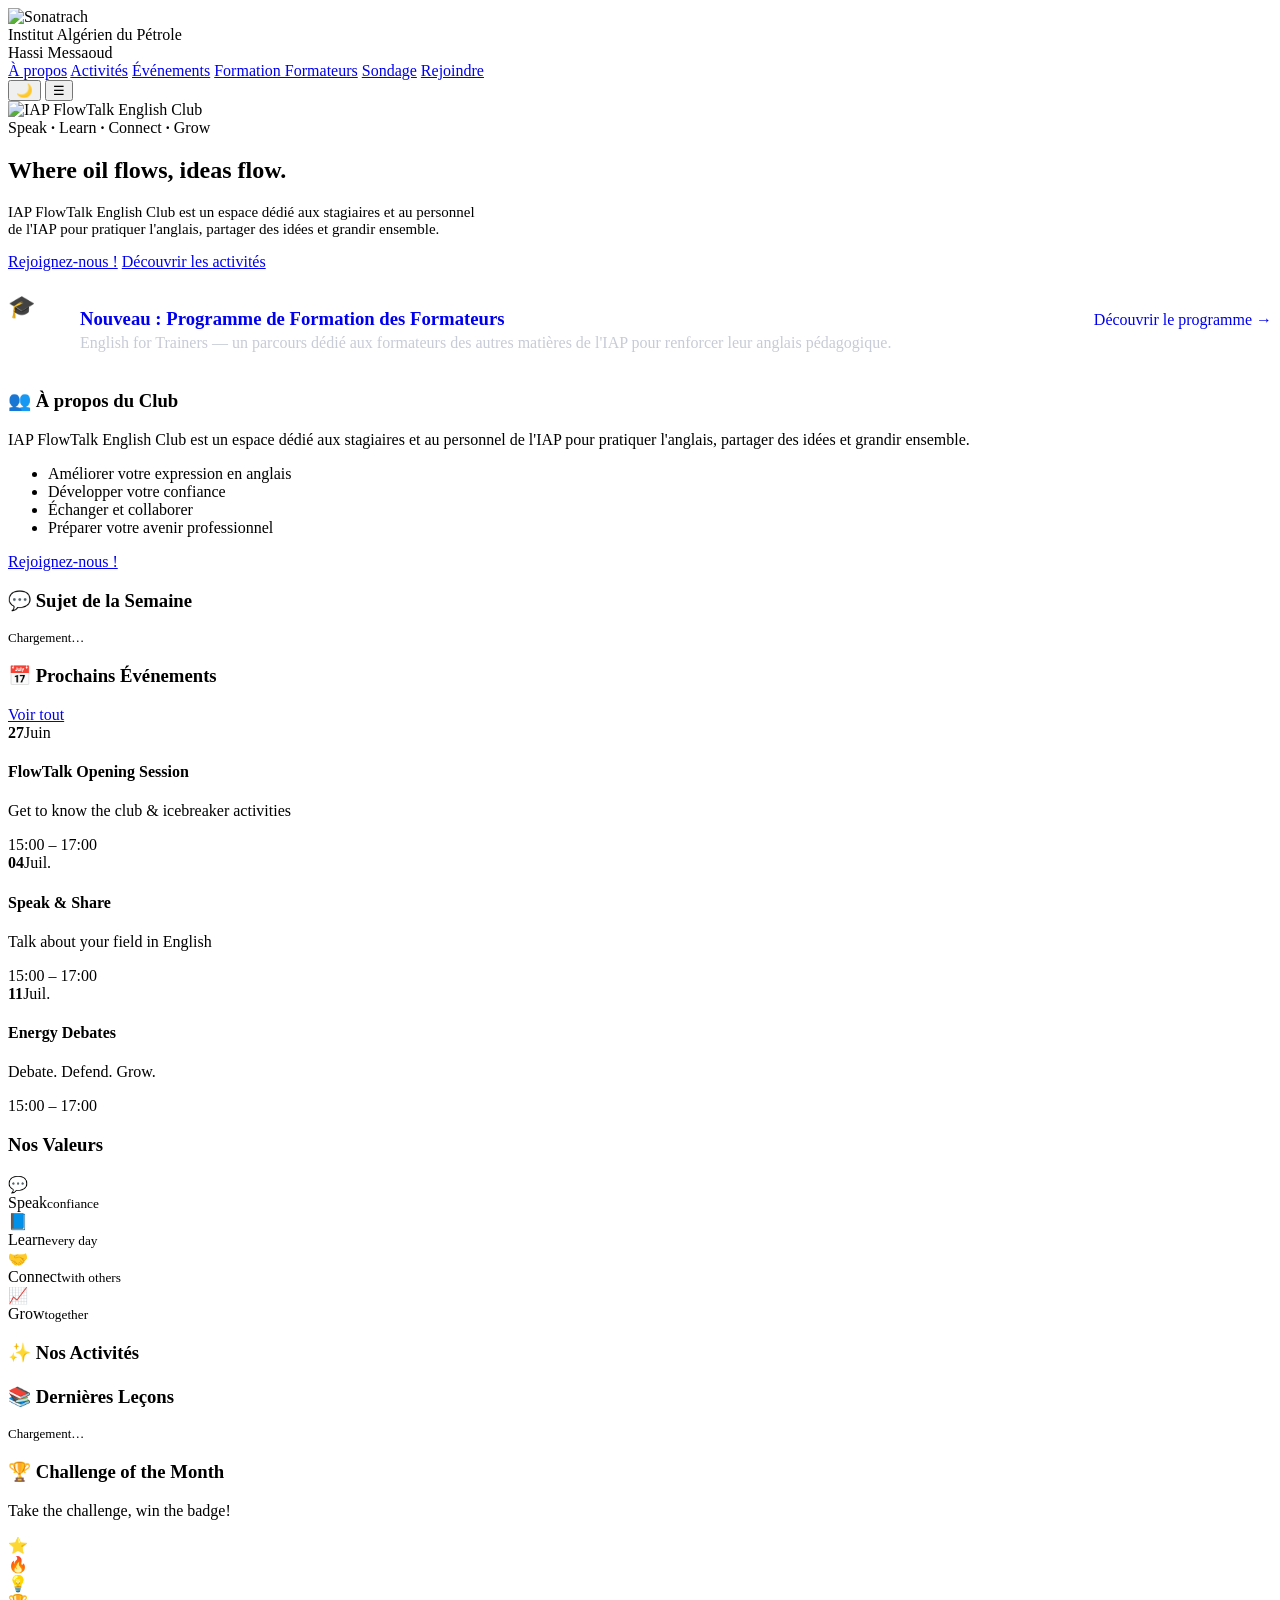
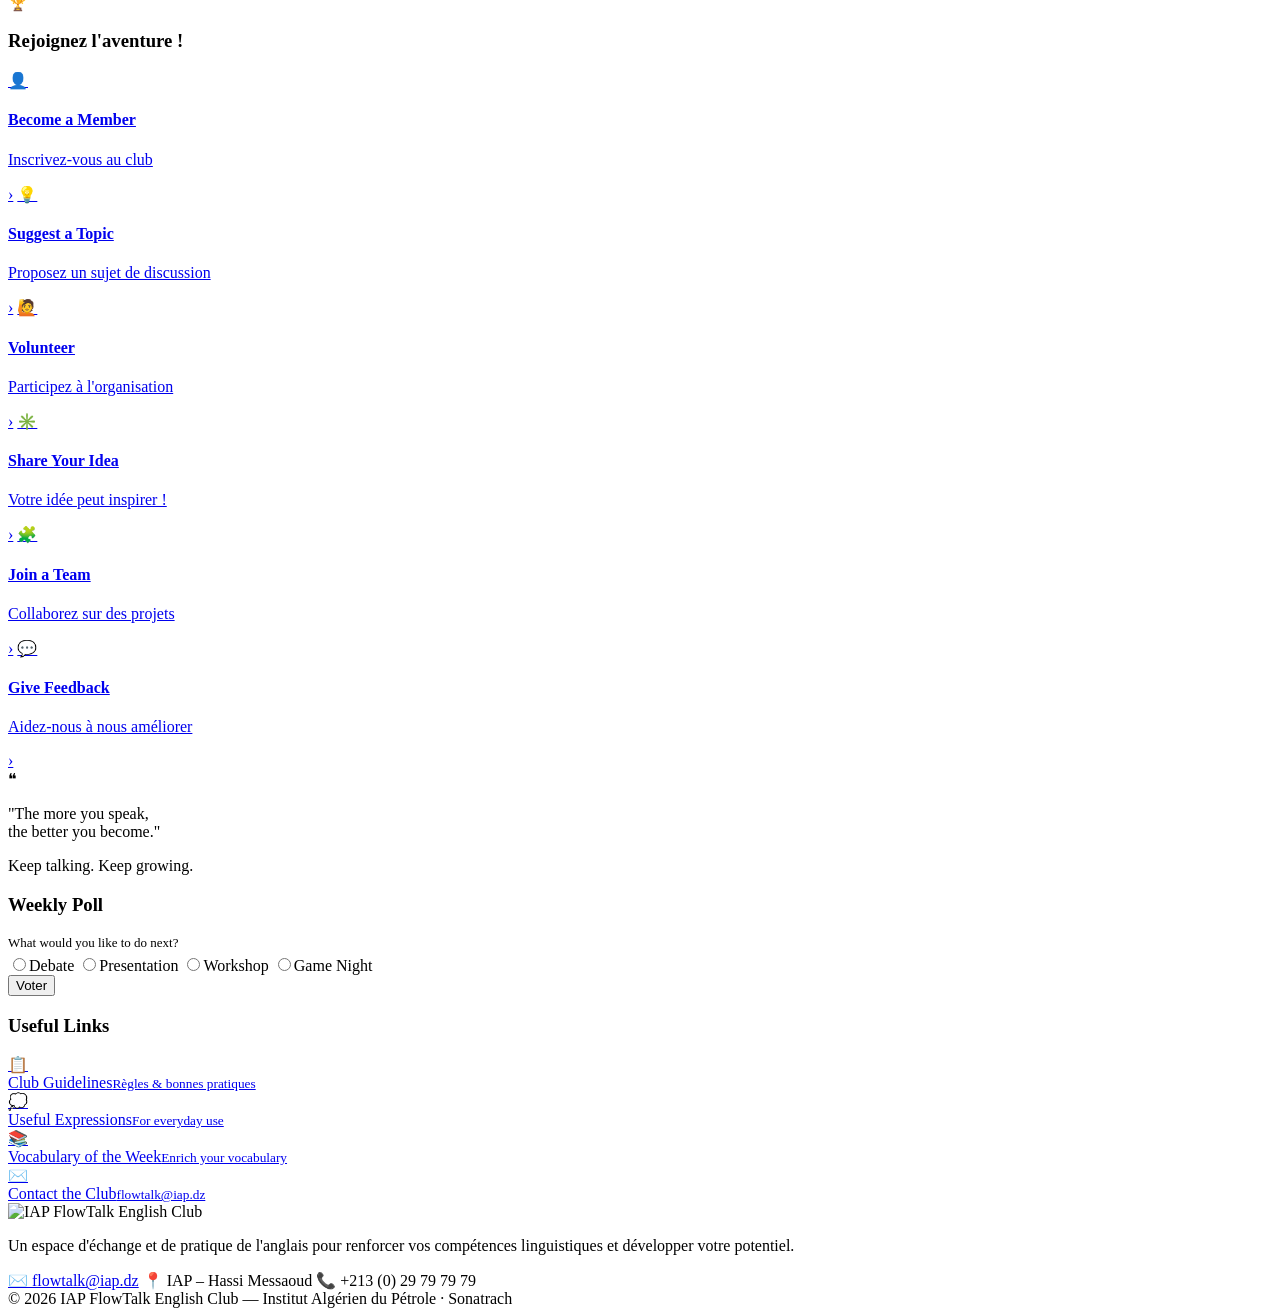
==== commit 2cfa95c2: "Add files via upload" ====
--- a/index.html
+++ b/index.html
@@ -1,63 +1,247 @@
-<!doctype html>
-<html lang="fr">
+<!DOCTYPE html>
+<html lang="fr" dir="ltr" data-theme="light">
 <head>
-<meta charset="utf-8"><meta name="viewport" content="width=device-width,initial-scale=1">
+<meta charset="UTF-8">
+<meta name="viewport" content="width=device-width, initial-scale=1.0">
 <title>IAP FlowTalk English Club</title>
-<link rel="icon" href="./sonatrach-mark.png">
-<link rel="stylesheet" href="./main.css">
+<meta name="description" content="Speak · Learn · Connect · Grow — Le club d'anglais de l'Institut Algérien du Pétrole, Hassi Messaoud.">
+<meta name="theme-color" content="#0D1420">
+<link rel="manifest" href="manifest.json">
+<link rel="icon" href="assets/flowtalk-logo.jpeg">
+
+<link rel="preconnect" href="https://fonts.googleapis.com">
+<link href="https://fonts.googleapis.com/css2?family=Poppins:wght@500;600;700;800&family=Inter:wght@400;500;600&display=swap" rel="stylesheet">
+<link rel="stylesheet" href="css/main.css">
 </head>
 <body>
+
 <header class="site-header">
   <div class="container top-bar">
-    <a class="inst-brand" href="./index.html">
-      <img src="./sonatrach-mark.png" alt="Sonatrach">
-      <div><div class="t1">Institut Algérien du Pétrole</div><div class="t2">Sonatrach • Groupe IAP</div></div>
-    </a>
-    <nav class="nav-links">
-      <a href="#about">À propos</a><a href="#activities">Activités</a><a href="./activity.html">Événements</a><a href="#values">Nos valeurs</a><a href="./profile.html">Become a Member</a>
+    <div class="inst-brand">
+      <img src="assets/sonatrach-mark.png" alt="Sonatrach">
+      <div>
+        <div class="t1">Institut Algérien du Pétrole</div>
+        <div class="t2">Hassi Messaoud</div>
+      </div>
+    </div>
+
+    <nav class="nav-links" aria-label="Navigation principale">
+      <a href="#about">À propos</a>
+      <a href="#activities">Activités</a>
+      <a href="#events">Événements</a>
+      <a href="trainers.html">Formation Formateurs</a>
+      <a href="#poll">Sondage</a>
+      <a href="#join">Rejoindre</a>
     </nav>
-    <div class="nav-actions"><button class="burger" aria-label="Menu">☰</button></div>
+
+    <div class="nav-actions">
+      <div id="authSlot"></div>
+      <button class="icon-btn" id="themeToggle" title="Dark / Light">🌙</button>
+      <button class="icon-btn" id="installBtn" title="Installer l'application" style="display:none;">⬇️</button>
+      <button class="burger" id="burgerBtn" aria-label="Menu">☰</button>
+    </div>
   </div>
 </header>
 
-<section class="hero">
- <div class="container hero-grid">
-  <div>
-   <div class="club-logo-row"><img src="./flowtalk-logo.jpeg" alt="IAP FlowTalk English Club"></div>
-   <div class="tagline-row"><b>Speak.</b> Learn. Connect. Grow.</div>
-   <h1 class="hero-title">Where oil flows,<br><span class="accent">ideas flow.</span></h1>
+<main>
+  <!-- ============== الهيرو ============== -->
+  <section class="hero">
+    <div class="container hero-grid">
+      <div>
+        <div class="club-logo-row">
+          <img src="assets/flowtalk-logo.jpeg" alt="IAP FlowTalk English Club">
+        </div>
+        <div class="tagline-row">Speak <b>·</b> Learn <b>·</b> Connect <b>·</b> Grow</div>
+        <h1 class="hero-title">Where oil flows, <span class="accent">ideas flow.</span></h1>
+        <p style="color:var(--dim); margin-top:14px; max-width:480px; font-size:15px;">
+          IAP FlowTalk English Club est un espace dédié aux stagiaires et au personnel de l'IAP pour pratiquer l'anglais, partager des idées et grandir ensemble.
+        </p>
+        <div class="hero-actions">
+          <a href="#join" class="btn btn-primary">Rejoignez-nous !</a>
+          <a href="#activities" class="btn btn-ghost">Découvrir les activités</a>
+        </div>
+      </div>
+
+      <div class="hero-visual">
+        <img src="assets/hero-scene.svg" alt="">
+      </div>
+    </div>
+  </section>
+
+  <!-- ============== بانر برنامج تدريب المدربين ============== -->
+  <section style="padding:0 0 20px;">
+    <div class="container">
+      <a href="trainers.html" class="dark-card" id="trainerPromo" style="display:flex; align-items:center; gap:20px; flex-wrap:wrap; text-decoration:none;">
+        <div class="ic" style="width:52px; height:52px; font-size:22px; flex-shrink:0;">🎓</div>
+        <div style="flex:1; min-width:220px;">
+          <h3 id="trainerPromoTitle" style="margin-bottom:4px;">Nouveau : Programme de Formation des Formateurs</h3>
+          <p id="trainerPromoDesc" style="margin:0; color:#C7CBD6;">English for Trainers — un parcours dédié aux formateurs des autres matières de l'IAP pour renforcer leur anglais pédagogique.</p>
+        </div>
+        <span class="btn btn-primary" id="trainerPromoBtn" style="flex-shrink:0;">Découvrir le programme →</span>
+      </a>
+    </div>
+  </section>
+
+  <!-- ============== لوحة النادي الرئيسية ============== -->
+  <section class="dashboard">
+    <div class="container dash-grid">
+
+      <!-- === العمود الأيسر === -->
+      <div class="col">
+        <div class="dark-card" id="about">
+          <h3><span class="ic">👥</span> À propos du Club</h3>
+          <p>IAP FlowTalk English Club est un espace dédié aux stagiaires et au personnel de l'IAP pour pratiquer l'anglais, partager des idées et grandir ensemble.</p>
+          <ul class="check-list">
+            <li>Améliorer votre expression en anglais</li>
+            <li>Développer votre confiance</li>
+            <li>Échanger et collaborer</li>
+            <li>Préparer votre avenir professionnel</li>
+          </ul>
+          <a href="#join" class="btn btn-primary btn-block">Rejoignez-nous !</a>
+        </div>
+
+        <div class="panel" id="weeklyTopicPanel">
+          <div class="panel-head"><h3>💬 Sujet de la Semaine</h3></div>
+          <p style="color:var(--dim); font-size:13px;">Chargement…</p>
+        </div>
+
+        <div class="panel" id="events">
+          <div class="panel-head">
+            <h3><span class="ic">📅</span> Prochains Événements</h3>
+            <a href="#" class="view-all">Voir tout</a>
+          </div>
+          <div id="eventsList">
+            <div class="event-row">
+              <div class="event-date"><b>27</b><span>Juin</span></div>
+              <div class="event-info">
+                <h4>FlowTalk Opening Session</h4>
+                <p>Get to know the club &amp; icebreaker activities</p>
+                <span class="time">15:00 – 17:00</span>
+              </div>
+            </div>
+            <div class="event-row">
+              <div class="event-date"><b>04</b><span>Juil.</span></div>
+              <div class="event-info">
+                <h4>Speak &amp; Share</h4>
+                <p>Talk about your field in English</p>
+                <span class="time">15:00 – 17:00</span>
+              </div>
+            </div>
+            <div class="event-row">
+              <div class="event-date"><b>11</b><span>Juil.</span></div>
+              <div class="event-info">
+                <h4>Energy Debates</h4>
+                <p>Debate. Defend. Grow.</p>
+                <span class="time">15:00 – 17:00</span>
+              </div>
+            </div>
+          </div>
+        </div>
+
+        <div class="panel">
+          <div class="panel-head"><h3>Nos Valeurs</h3></div>
+          <div class="values-row">
+            <div class="value-item"><div class="ic">💬</div><span>Speak</span><small>confiance</small></div>
+            <div class="value-item"><div class="ic">📘</div><span>Learn</span><small>every day</small></div>
+            <div class="value-item"><div class="ic">🤝</div><span>Connect</span><small>with others</small></div>
+            <div class="value-item"><div class="ic">📈</div><span>Grow</span><small>together</small></div>
+          </div>
+        </div>
+      </div>
+
+      <!-- === العمود الأوسط === -->
+      <div class="col" id="activities">
+        <div class="panel">
+          <div class="panel-head"><h3><span class="ic">✨</span> Nos Activités</h3></div>
+          <div class="activities-grid" id="activitiesGrid"></div>
+
+          <div class="panel" id="lessonsPanel" style="margin-top:22px; box-shadow:none; padding:0;">
+            <div class="panel-head"><h3>📚 Dernières Leçons</h3></div>
+            <div id="lessonsList"><p style="color:var(--dim); font-size:13px;">Chargement…</p></div>
+          </div>
+
+          <div class="challenge-card">
+            <div>
+              <h3>🏆 Challenge of the Month</h3>
+              <p>Take the challenge, win the badge!</p>
+            </div>
+            <div class="badge-row">
+              <div class="badge-circle">⭐</div>
+              <div class="badge-circle">🔥</div>
+              <div class="badge-circle">💡</div>
+              <div class="badge-circle">🏆</div>
+            </div>
+          </div>
+        </div>
+      </div>
+
+      <!-- === العمود الأيمن === -->
+      <div class="col">
+        <div class="panel" id="join">
+          <div class="panel-head"><h3>Rejoignez l'aventure !</h3></div>
+          <div class="link-list">
+            <a class="link-row" href="#"><span class="ic">👤</span><div><h4>Become a Member</h4><p>Inscrivez-vous au club</p></div><span class="arrow">›</span></a>
+            <a class="link-row" href="#"><span class="ic">💡</span><div><h4>Suggest a Topic</h4><p>Proposez un sujet de discussion</p></div><span class="arrow">›</span></a>
+            <a class="link-row" href="#"><span class="ic">🙋</span><div><h4>Volunteer</h4><p>Participez à l'organisation</p></div><span class="arrow">›</span></a>
+            <a class="link-row" href="#"><span class="ic">✳️</span><div><h4>Share Your Idea</h4><p>Votre idée peut inspirer !</p></div><span class="arrow">›</span></a>
+            <a class="link-row" href="#"><span class="ic">🧩</span><div><h4>Join a Team</h4><p>Collaborez sur des projets</p></div><span class="arrow">›</span></a>
+            <a class="link-row" href="#"><span class="ic">💬</span><div><h4>Give Feedback</h4><p>Aidez-nous à nous améliorer</p></div><span class="arrow">›</span></a>
+          </div>
+        </div>
+
+        <div class="quote-card">
+          <div class="mark">❝</div>
+          <p>"The more you speak,<br>the better you become."</p>
+          <div class="cta-line">Keep talking. Keep growing.</div>
+        </div>
+
+        <div class="panel" id="poll">
+          <div class="panel-head"><h3>Weekly Poll</h3></div>
+          <p style="font-size:13px; color:var(--dim); margin-bottom:4px;">What would you like to do next?</p>
+          <div class="poll-options" id="pollOptions">
+            <label class="poll-option" data-opt="Debate"><span class="fill"></span><input type="radio" name="poll" value="Debate"><span>Debate</span><span class="pct"></span></label>
+            <label class="poll-option" data-opt="Presentation"><span class="fill"></span><input type="radio" name="poll" value="Presentation"><span>Presentation</span><span class="pct"></span></label>
+            <label class="poll-option" data-opt="Workshop"><span class="fill"></span><input type="radio" name="poll" value="Workshop"><span>Workshop</span><span class="pct"></span></label>
+            <label class="poll-option" data-opt="Game Night"><span class="fill"></span><input type="radio" name="poll" value="Game Night"><span>Game Night</span><span class="pct"></span></label>
+          </div>
+          <button class="btn btn-primary btn-block" id="voteBtn">Voter</button>
+        </div>
+
+        <div class="panel">
+          <div class="panel-head"><h3>Useful Links</h3></div>
+          <a class="mini-link" href="#"><span class="ic">📋</span><div>Club Guidelines<small>Règles &amp; bonnes pratiques</small></div></a>
+          <a class="mini-link" href="#"><span class="ic">💭</span><div>Useful Expressions<small>For everyday use</small></div></a>
+          <a class="mini-link" href="#"><span class="ic">📚</span><div>Vocabulary of the Week<small>Enrich your vocabulary</small></div></a>
+          <a class="mini-link" href="mailto:flowtalk@iap.dz"><span class="ic">✉️</span><div>Contact the Club<small>flowtalk@iap.dz</small></div></a>
+        </div>
+      </div>
+
+    </div>
+  </section>
+</main>
+
+<footer>
+  <div class="container footer-row">
+    <div class="footer-brand">
+      <img src="assets/flowtalk-logo.jpeg" alt="IAP FlowTalk English Club">
+    </div>
+    <div class="footer-mid">
+      <p>Un espace d'échange et de pratique de l'anglais pour renforcer vos compétences linguistiques et développer votre potentiel.</p>
+    </div>
+    <div class="footer-contact">
+      <a href="mailto:flowtalk@iap.dz">✉️ flowtalk@iap.dz</a>
+      <span>📍 IAP – Hassi Messaoud</span>
+      <span>📞 +213 (0) 29 79 79 79</span>
+    </div>
   </div>
-  <div class="hero-visual"><img src="./hero-scene.svg" alt="Oil and energy landscape"></div>
- </div>
-</section>
-
-<main class="dashboard">
-<div class="container dash-grid">
- <div class="col">
-  <section id="about" class="dark-card">
-   <h3><span class="ic">◎</span> À propos du Club</h3>
-   <p>IAP FlowTalk English Club est un espace dédié aux stagiaires et au personnel de l'IAP pour pratiquer l'anglais, partager des idées et grandir ensemble.</p>
-   <ul class="check-list"><li>Pratiquer l’anglais en situation réelle</li><li>Développer la confiance à l’oral</li><li>Créer une communauté IAP dynamique</li></ul>
-   <a class="btn btn-primary btn-block" href="./profile.html">Rejoindre l’aventure →</a>
-  </section>
-  <section class="panel"><div class="panel-head"><h3><span class="ic">▣</span> Prochains événements</h3><a class="view-all" href="./activity.html">Voir tout →</a></div><div id="eventsList"></div></section>
-  <section id="values" class="panel"><div class="panel-head"><h3>Nos valeurs</h3></div><div class="values-row"><div class="value-item"><div class="ic">🌱</div><span>Progression</span><small>Chaque jour</small></div><div class="value-item"><div class="ic">🤝</div><span>Communauté</span><small>Ensemble</small></div><div class="value-item"><div class="ic">💡</div><span>Curiosité</span><small>Oser apprendre</small></div><div class="value-item"><div class="ic">🚀</div><span>Impact</span><small>Passer à l’action</small></div></div></section>
- </div>
-
- <div class="col">
-  <section id="activities" class="panel"><div class="panel-head"><h3><span class="ic">✦</span> Nos activités</h3><a class="view-all" href="./activity.html">Explorer →</a></div><div id="activitiesGrid" class="activities-grid"></div></section>
-  <section class="challenge-card"><div><h3>🏆 Challenge of the Month</h3><p>Speak for 2 minutes. Inspire the club.</p></div><div class="badge-row"><span class="badge-circle">🎤</span><span class="badge-circle">⭐</span></div></section>
- </div>
-
- <div class="col">
-  <section id="join" class="dark-card"><div class="panel-head"><h3><span class="ic">→</span> Rejoignez l’aventure</h3></div><p>Une communauté pour apprendre, pratiquer et partager.</p><div class="link-list"><a class="link-row" href="./profile.html"><span class="ic">👤</span><span><h4>Become a Member</h4><p>Créez votre profil</p></span><span class="arrow">›</span></a><a class="link-row" href="./trainers.html"><span class="ic">🎓</span><span><h4>For Trainers</h4><p>English for Trainers</p></span><span class="arrow">›</span></a></div></section>
-  <section class="quote-card" id="inspiration"><div class="mark">“</div><p>Small steps.<br>Big conversations.</p><div class="cta-line">Keep speaking.</div></section>
-  <section class="panel" id="poll"><div class="panel-head"><h3>🗳️ Weekly Poll</h3></div><p style="font-size:10px;color:var(--muted)">Quel format préférez-vous ?</p><div class="poll-options"><label class="poll-option" data-opt="Conversation"><input type="radio" name="poll" value="Conversation"><span class="fill"></span> Conversation <span class="pct"></span></label><label class="poll-option" data-opt="Quiz"><input type="radio" name="poll" value="Quiz"><span class="fill"></span> Quiz <span class="pct"></span></label><label class="poll-option" data-opt="Debate"><input type="radio" name="poll" value="Debate"><span class="fill"></span> Debate <span class="pct"></span></label></div><button id="voteBtn" class="btn btn-primary">Voter</button></section>
-  <section class="panel" id="links"><div class="panel-head"><h3>🔗 Useful Links</h3></div><a class="mini-link" href="./activity.html">📅 <span>Activities & Events<small>Programme du club</small></span></a><a class="mini-link" href="./profile.html">👤 <span>Member Area<small>Votre espace</small></span></a><a class="mini-link" href="./trainers.html">🎓 <span>Trainers<small>Ressources</small></span></a></section>
- </div>
-</div>
-</main>
-
-<footer><div class="container"><div class="footer-row"><div class="footer-brand"><img src="./flowtalk-logo.jpeg" alt="IAP FlowTalk"></div><div class="footer-mid"><p>Un espace IAP pour parler anglais, apprendre ensemble et transformer les conversations en opportunités.</p></div><div class="footer-contact"><strong>Contactez-nous</strong><span>flowtalk@iap.dz</span><span>IAP • Sonatrach</span></div></div><div class="footer-bottom">© 2026 IAP FlowTalk English Club • Institut Algérien du Pétrole</div></div></footer>
-<script src="./config.js"></script><script src="./db.js"></script><script src="./auth.js"></script><script src="./main.js"></script><script src="./theme-nav.js"></script><script src="./header-auth.js"></script>
-</body></html>+  <div class="footer-bottom container">© 2026 IAP FlowTalk English Club — Institut Algérien du Pétrole · Sonatrach</div>
+</footer>
+
+<script src="js/db.js"></script>
+<script src="js/config.js"></script>
+<script src="js/auth.js"></script>
+<script src="js/header-auth.js"></script>
+<script src="js/theme-nav.js"></script>
+<script src="js/main.js"></script>
+</body>
+</html>
